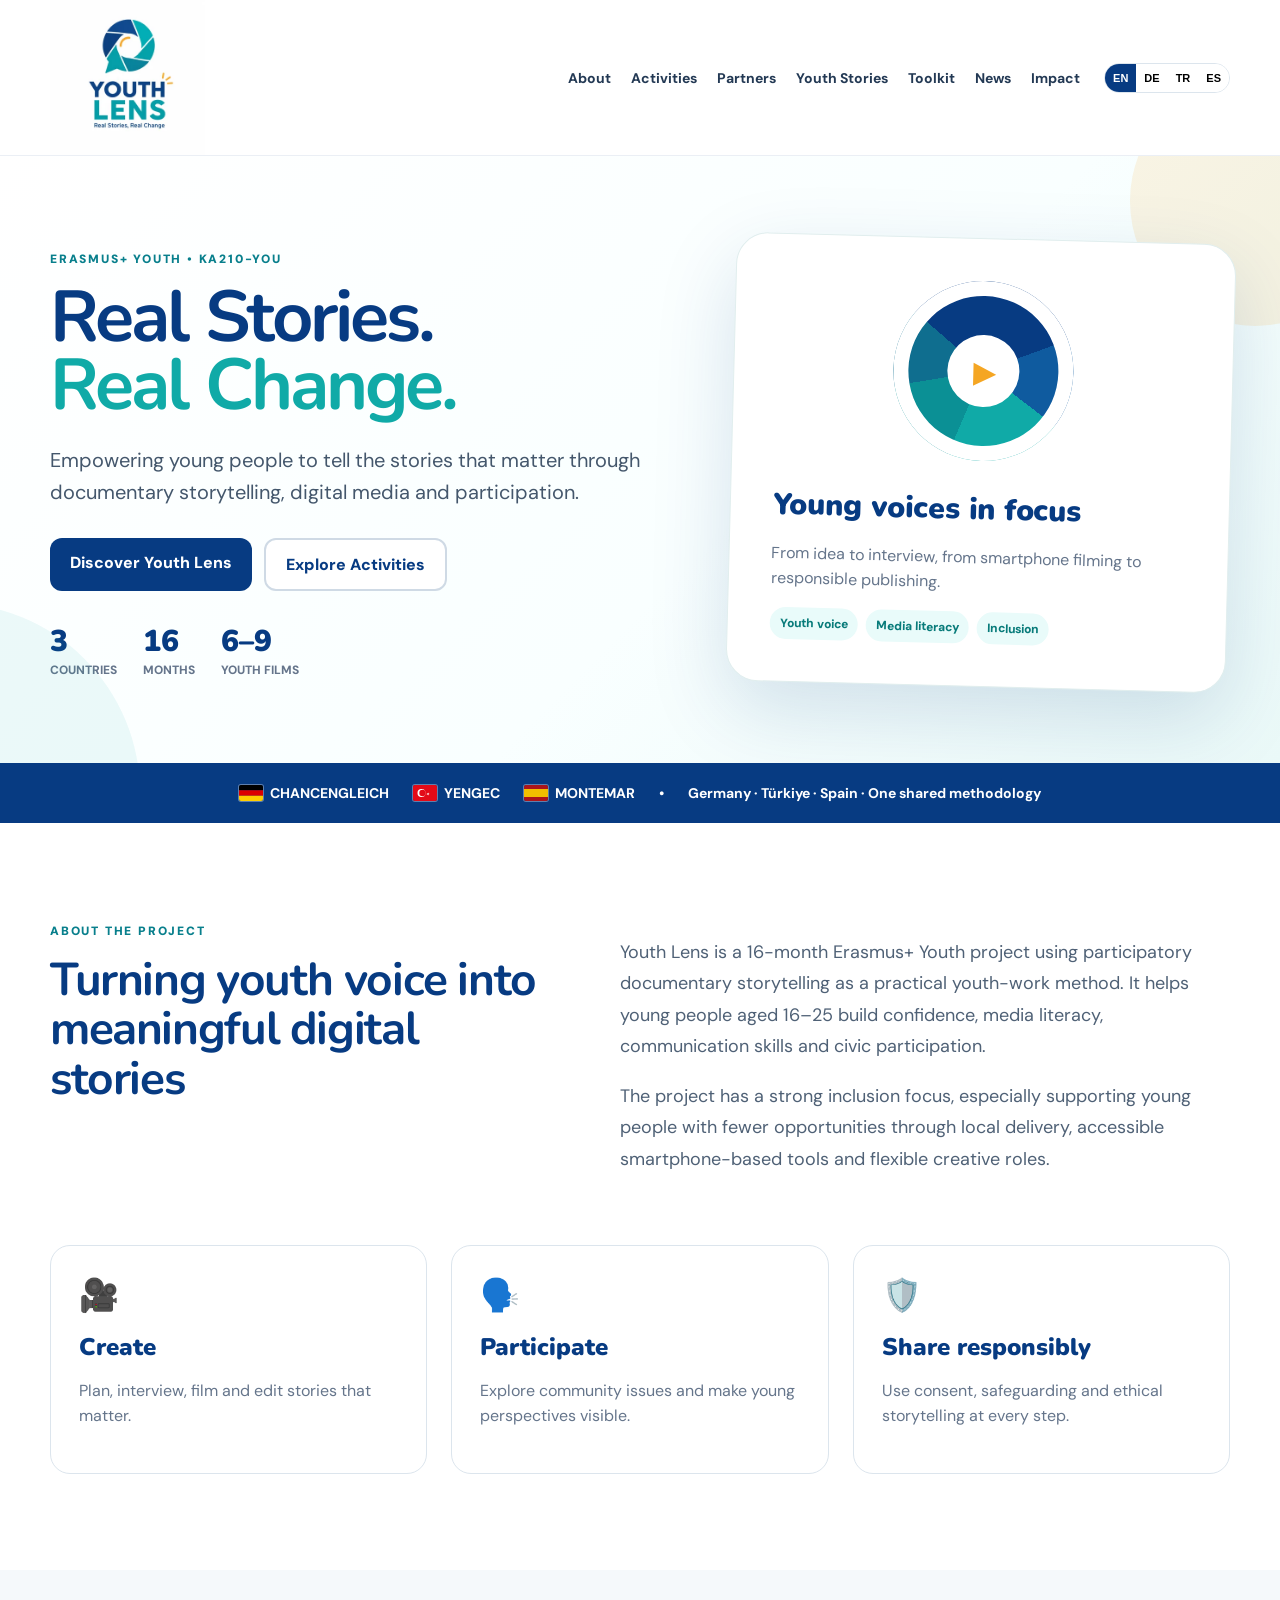
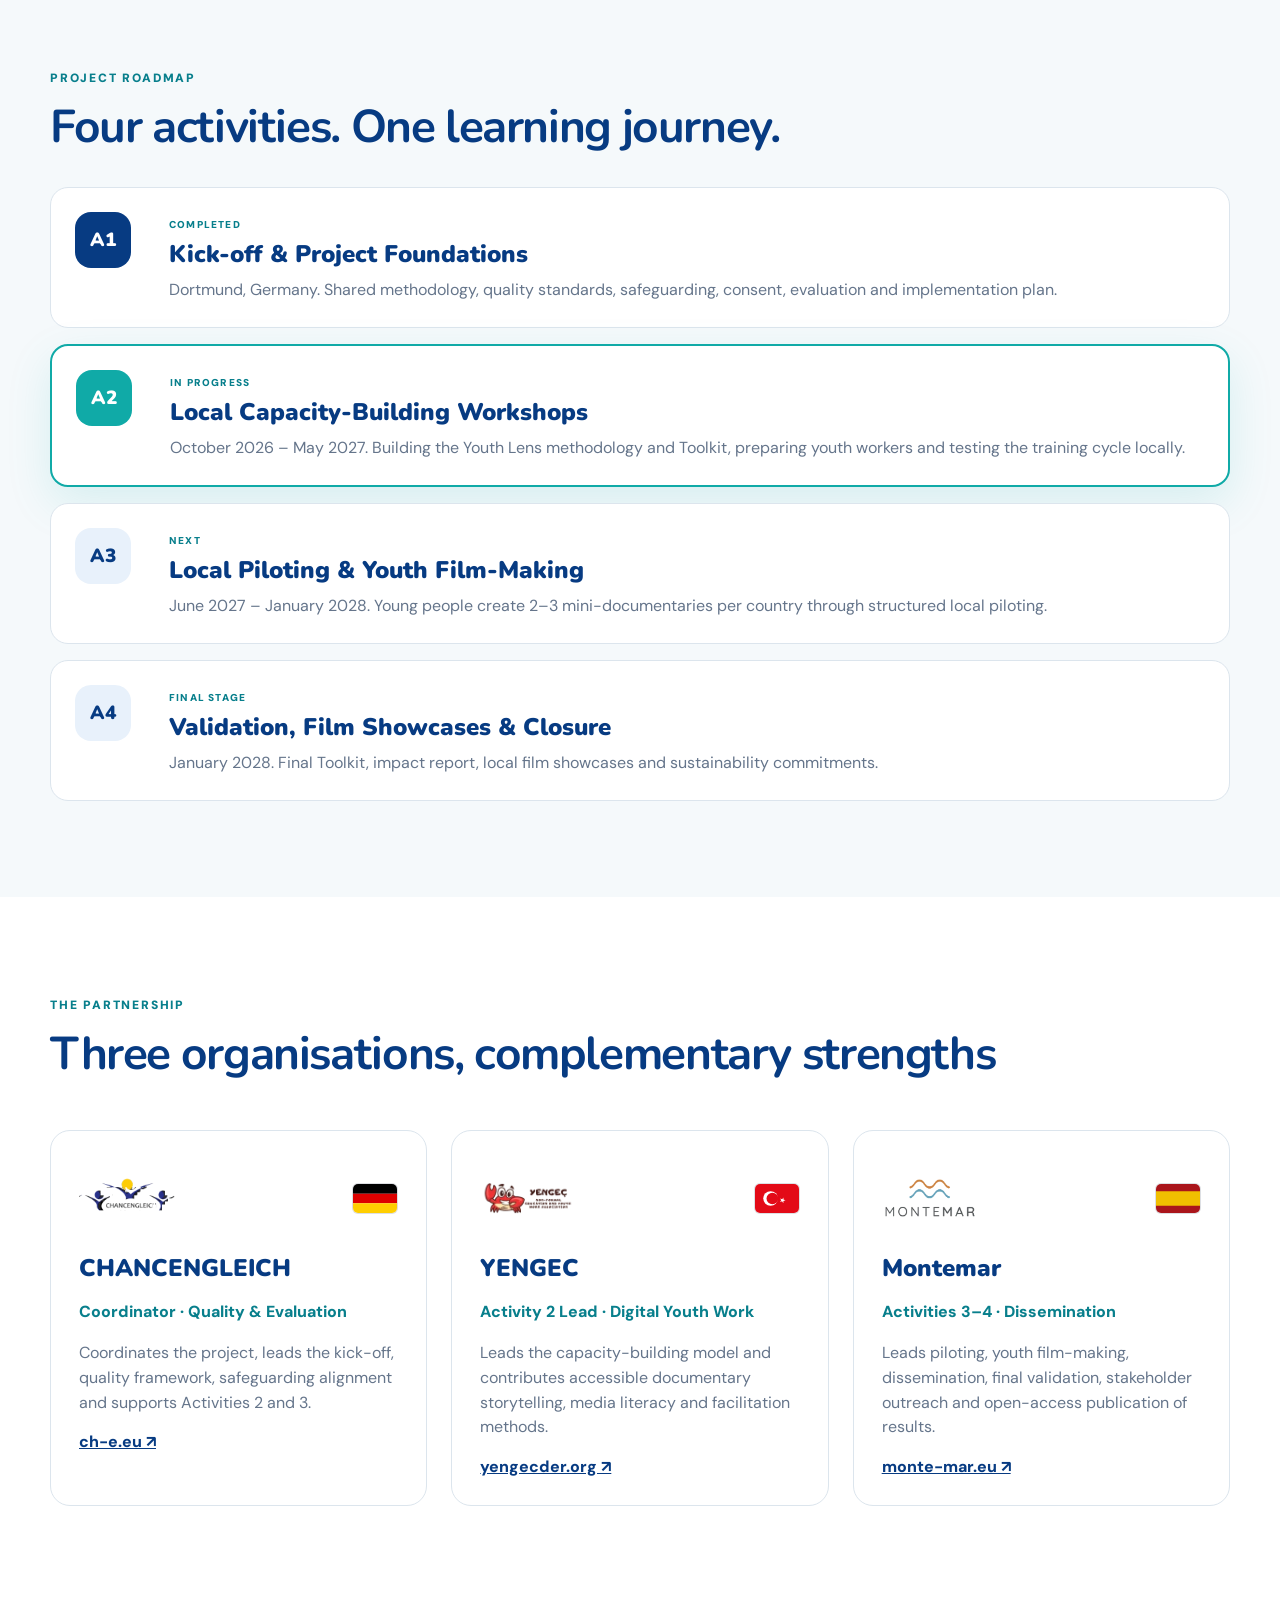
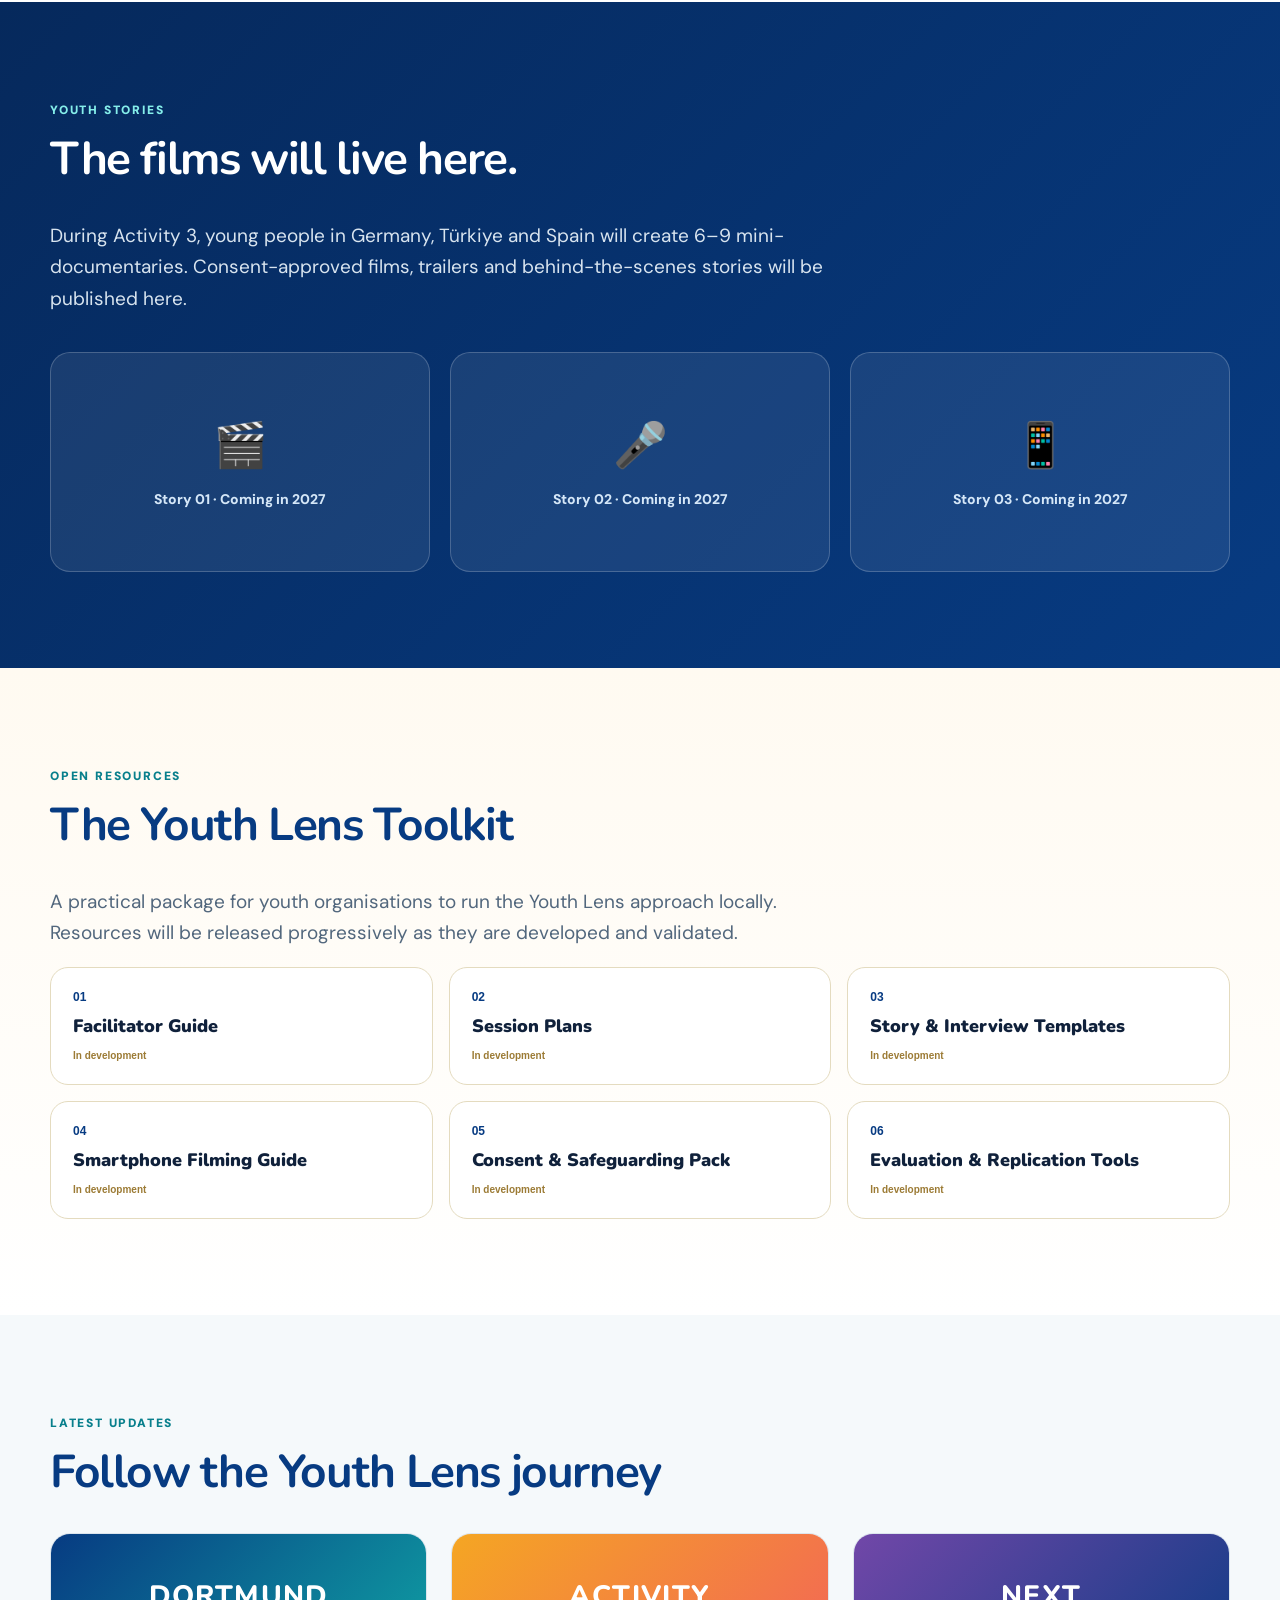
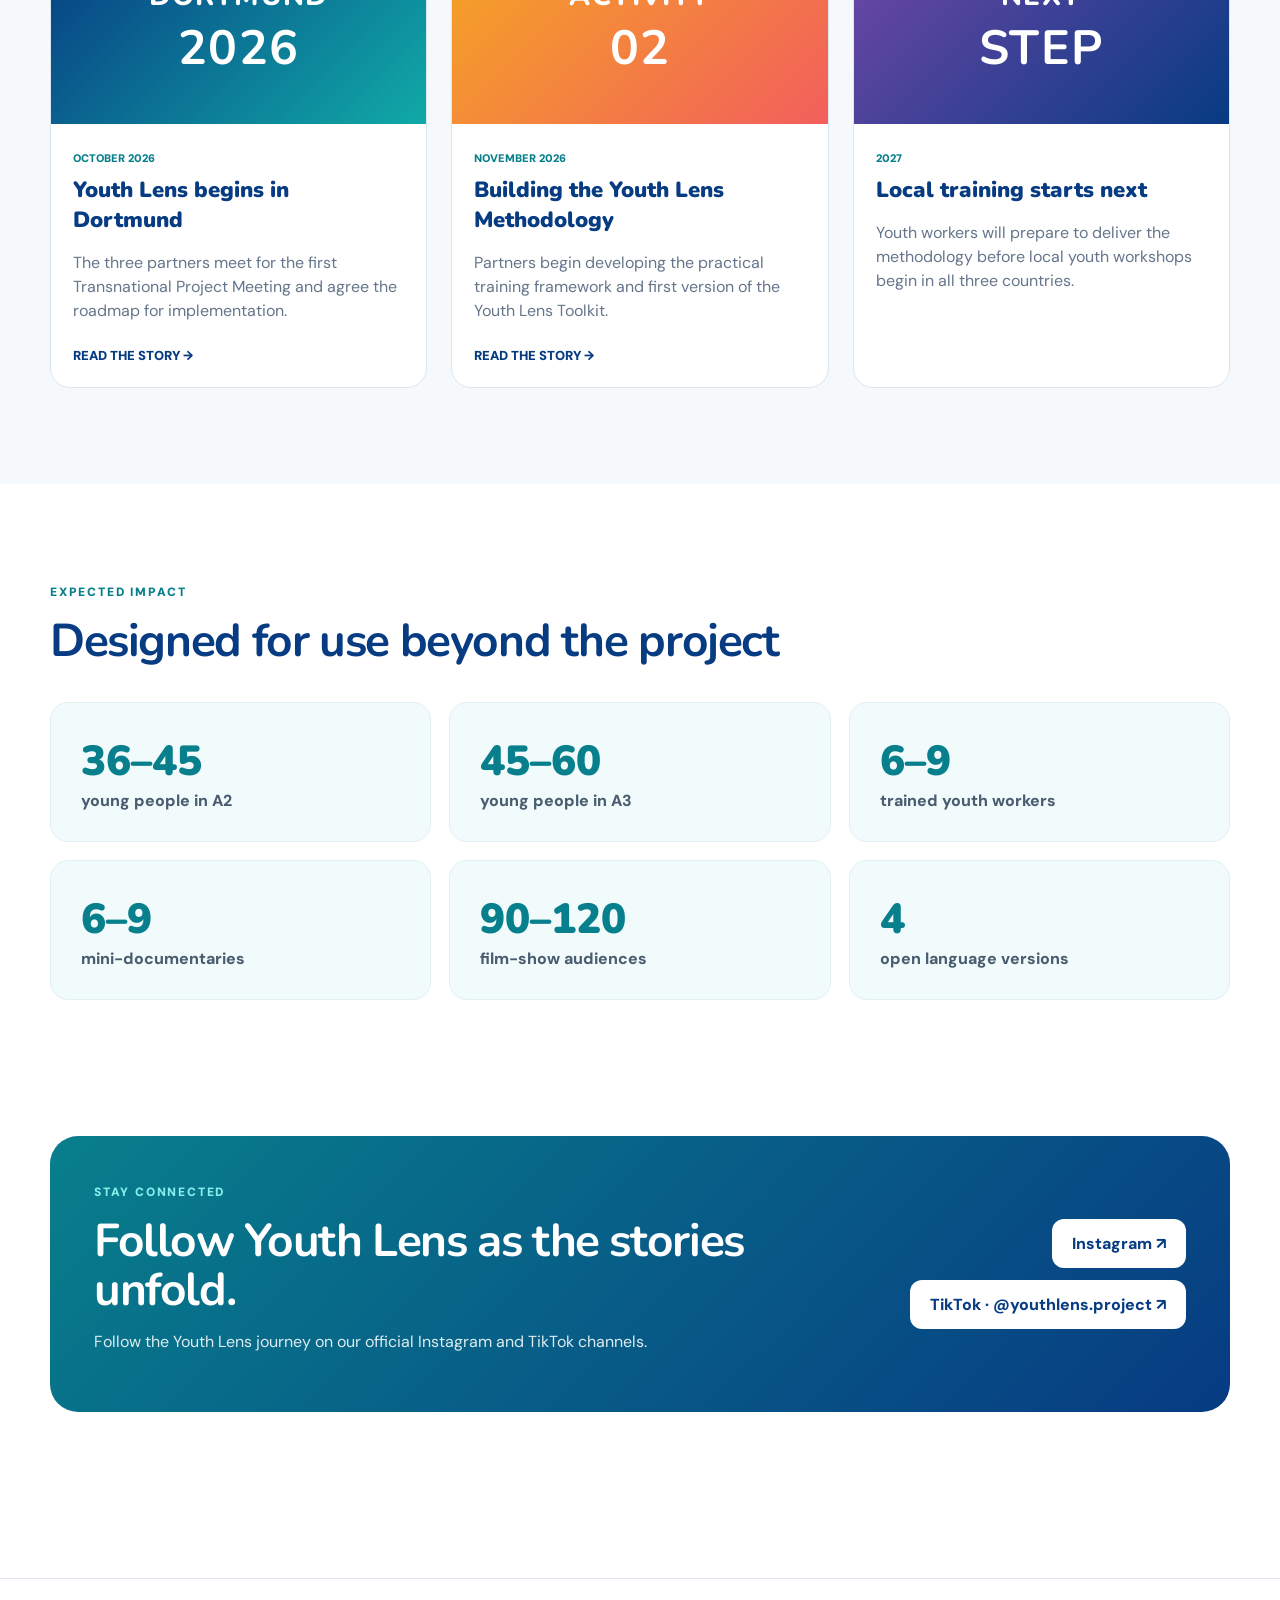
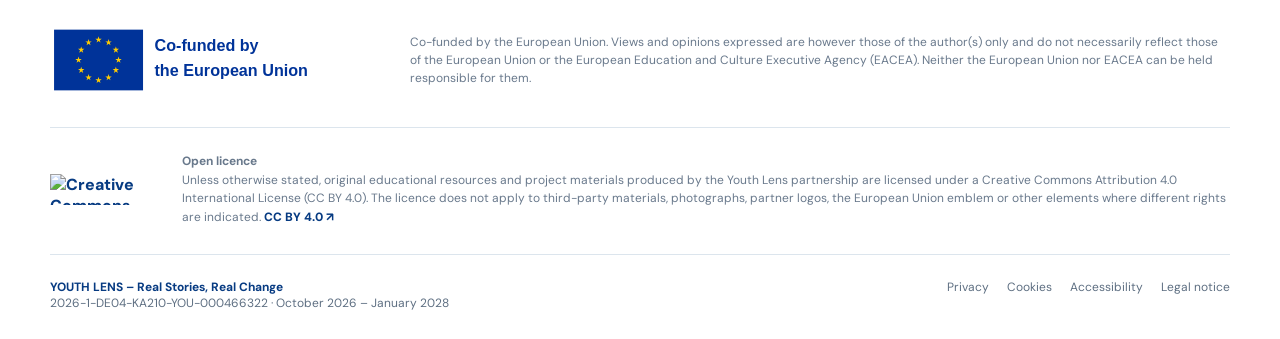
==== index.html @ 4be83b9f "Refresh redirect script on index.html" ====
<!doctype html>
<html lang="en">
<head>
  <meta charset="utf-8"/>
  <meta name="viewport" content="width=device-width, initial-scale=1"/>
  <meta name="description" content="Youth Lens – Real Stories, Real Change. Erasmus+ Youth project supporting youth voice through documentary storytelling and digital media."/>
  <title>Youth Lens – Real Stories, Real Change</title>
  <link rel="canonical" href="https://youthlensproject.com/"/>
  <meta property="og:type" content="website"/>
  <meta property="og:site_name" content="Youth Lens"/>
  <meta property="og:title" content="Youth Lens – Real Stories, Real Change"/>
  <meta property="og:description" content="Erasmus+ Youth project supporting youth voice through documentary storytelling, digital media and participation."/>
  <meta property="og:url" content="https://youthlensproject.com/"/>
  <meta property="og:image" content="https://youthlensproject.com/assets/youth-lens-logo-approved.webp"/>
  <meta name="twitter:card" content="summary_large_image"/>
  <link rel="preconnect" href="https://fonts.googleapis.com">
  <link rel="preconnect" href="https://fonts.gstatic.com" crossorigin>
  <link href="https://fonts.googleapis.com/css2?family=DM+Sans:wght@400;500;600;700&family=Nunito:wght@700;800;900&display=swap" rel="stylesheet">
  <link rel="stylesheet" href="styles.css?v=20261112-partners"/>
</head>
<body>
  <header class="site-header">
    <div class="wrap nav-wrap">
      <a class="brand" href="#home" aria-label="Youth Lens home"><img src="assets/youth-lens-logo-approved.webp" alt="Youth Lens – Real Stories, Real Change"></a>
      <button class="menu-toggle" aria-expanded="false" aria-label="Open menu">☰</button>
      <nav class="nav" aria-label="Main navigation">
        <a href="#about" data-i18n="nav.about">About</a>
        <a href="#activities" data-i18n="nav.activities">Activities</a>
        <a href="#partners" data-i18n="nav.partners">Partners</a>
        <a href="#stories" data-i18n="nav.stories">Youth Stories</a>
        <a href="#toolkit" data-i18n="nav.toolkit">Toolkit</a>
        <a href="#news" data-i18n="nav.news">News</a>
        <a href="#impact" data-i18n="nav.impact">Impact</a>
      </nav>
      <div class="lang-switch" aria-label="Language selector">
        <button data-lang="en" class="active">EN</button><button data-lang="de">DE</button><button data-lang="tr">TR</button><button data-lang="es">ES</button>
      </div>
    </div>
  </header>

  <main>
    <section id="home" class="hero">
      <div class="hero-shape shape-a"></div><div class="hero-shape shape-b"></div>
      <div class="wrap hero-grid">
        <div class="hero-copy">
          <span class="eyebrow" data-i18n="hero.eyebrow">Erasmus+ Youth • KA210-YOU</span>
          <h1><span data-i18n="hero.title1">Real Stories.</span><br><span class="teal" data-i18n="hero.title2">Real Change.</span></h1>
          <p data-i18n="hero.lead">Empowering young people to tell the stories that matter through documentary storytelling, digital media and participation.</p>
          <div class="hero-actions"><a class="btn primary" href="#about" data-i18n="hero.cta1">Discover Youth Lens</a><a class="btn ghost" href="#activities" data-i18n="hero.cta2">Explore Activities</a></div>
          <div class="mini-stats"><div><strong>3</strong><span data-i18n="hero.countries">countries</span></div><div><strong>16</strong><span data-i18n="hero.months">months</span></div><div><strong>6–9</strong><span data-i18n="hero.films">youth films</span></div></div>
        </div>
        <div class="hero-card">
          <div class="camera-ring"><div class="play">▶</div></div>
          <h3 data-i18n="hero.cardTitle">Young voices in focus</h3>
          <p data-i18n="hero.cardText">From idea to interview, from smartphone filming to responsible publishing.</p>
          <div class="tags"><span data-i18n="tags.voice">Youth voice</span><span data-i18n="tags.media">Media literacy</span><span data-i18n="tags.inclusion">Inclusion</span></div>
        </div>
      </div>
    </section>

    <section class="ticker"><div class="wrap ticker-inner"><span><img class="ticker-flag" src="assets/flags/de.svg" alt=""> CHANCENGLEICH</span><span><img class="ticker-flag" src="assets/flags/tr.svg" alt=""> YENGEC</span><span><img class="ticker-flag" src="assets/flags/es.svg" alt=""> MONTEMAR</span><strong>•</strong><span data-i18n="ticker">Germany · Türkiye · Spain · One shared methodology</span></div></section>

    <section id="about" class="section">
      <div class="wrap two-col">
        <div><span class="section-kicker" data-i18n="about.kicker">About the project</span><h2 data-i18n="about.title">Turning youth voice into meaningful digital stories</h2></div>
        <div class="prose"><p data-i18n="about.p1">Youth Lens is a 16-month Erasmus+ Youth project using participatory documentary storytelling as a practical youth-work method. It helps young people aged 16–25 build confidence, media literacy, communication skills and civic participation.</p><p data-i18n="about.p2">The project has a strong inclusion focus, especially supporting young people with fewer opportunities through local delivery, accessible smartphone-based tools and flexible creative roles.</p></div>
      </div>
      <div class="wrap cards-3">
        <article class="feature"><span>🎥</span><h3 data-i18n="about.f1t">Create</h3><p data-i18n="about.f1p">Plan, interview, film and edit stories that matter.</p></article>
        <article class="feature"><span>🗣️</span><h3 data-i18n="about.f2t">Participate</h3><p data-i18n="about.f2p">Explore community issues and make young perspectives visible.</p></article>
        <article class="feature"><span>🛡️</span><h3 data-i18n="about.f3t">Share responsibly</h3><p data-i18n="about.f3p">Use consent, safeguarding and ethical storytelling at every step.</p></article>
      </div>
    </section>

    <section id="activities" class="section alt">
      <div class="wrap"><span class="section-kicker" data-i18n="activities.kicker">Project roadmap</span><h2 data-i18n="activities.title">Four activities. One learning journey.</h2>
        <div class="timeline">
          <article class="activity done"><div class="number">A1</div><div><span class="status" data-i18n="activities.done">Completed</span><h3 data-i18n="activities.a1t">Kick-off & Project Foundations</h3><p data-i18n="activities.a1p">Dortmund, Germany. Shared methodology, quality standards, safeguarding, consent, evaluation and implementation plan.</p></div></article>
          <article class="activity current"><div class="number">A2</div><div><span class="status" data-i18n="activities.current">In progress</span><h3 data-i18n="activities.a2t">Local Capacity-Building Workshops</h3><p data-i18n="activities.a2p">October 2026 – May 2027. Building the Youth Lens methodology and Toolkit, preparing youth workers and testing the training cycle locally.</p></div></article>
          <article class="activity"><div class="number">A3</div><div><span class="status" data-i18n="activities.next">Next</span><h3 data-i18n="activities.a3t">Local Piloting & Youth Film-Making</h3><p data-i18n="activities.a3p">June 2027 – January 2028. Young people create 2–3 mini-documentaries per country through structured local piloting.</p></div></article>
          <article class="activity"><div class="number">A4</div><div><span class="status" data-i18n="activities.final">Final stage</span><h3 data-i18n="activities.a4t">Validation, Film Showcases & Closure</h3><p data-i18n="activities.a4p">January 2028. Final Toolkit, impact report, local film showcases and sustainability commitments.</p></div></article>
        </div>
      </div>
    </section>

    <section id="partners" class="section">
      <div class="wrap"><span class="section-kicker" data-i18n="partners.kicker">The partnership</span><h2 data-i18n="partners.title">Three organisations, complementary strengths</h2>
        <div class="cards-3 partner-grid">
          <article class="partner"><div class="partner-identity"><img class="partner-logo" src="assets/partners/chancengleich.webp" alt="CHANCENGLEICH logo"><div class="flag"><img src="assets/flags/de.svg" alt="Germany"></div></div><h3>CHANCENGLEICH</h3><p class="role" data-i18n="partners.deRole">Coordinator · Quality & Evaluation</p><p data-i18n="partners.deText">Coordinates the project, leads the kick-off, quality framework, safeguarding alignment and supports Activities 2 and 3.</p><a href="https://www.ch-e.eu" target="_blank" rel="noopener">ch-e.eu ↗</a></article>
          <article class="partner"><div class="partner-identity"><img class="partner-logo" src="assets/partners/yengec.webp" alt="YENGEC logo"><div class="flag"><img src="assets/flags/tr.svg" alt="Türkiye"></div></div><h3>YENGEC</h3><p class="role" data-i18n="partners.trRole">Activity 2 Lead · Digital Youth Work</p><p data-i18n="partners.trText">Leads the capacity-building model and contributes accessible documentary storytelling, media literacy and facilitation methods.</p><a href="https://yengecder.org/" target="_blank" rel="noopener">yengecder.org ↗</a></article>
          <article class="partner"><div class="partner-identity"><img class="partner-logo" src="assets/partners/montemar.webp" alt="Montemar logo"><div class="flag"><img src="assets/flags/es.svg" alt="Spain"></div></div><h3>Montemar</h3><p class="role" data-i18n="partners.esRole">Activities 3–4 · Dissemination</p><p data-i18n="partners.esText">Leads piloting, youth film-making, dissemination, final validation, stakeholder outreach and open-access publication of results.</p><a href="https://www.monte-mar.eu/" target="_blank" rel="noopener">monte-mar.eu ↗</a></article>
        </div>
      </div>
    </section>

    <section id="stories" class="section dark">
      <div class="wrap"><span class="section-kicker light" data-i18n="stories.kicker">Youth Stories</span><h2 data-i18n="stories.title">The films will live here.</h2><p class="intro" data-i18n="stories.intro">During Activity 3, young people in Germany, Türkiye and Spain will create 6–9 mini-documentaries. Consent-approved films, trailers and behind-the-scenes stories will be published here.</p>
        <div class="story-grid"><div class="story-placeholder">🎬<span data-i18n="stories.s1">Story 01 · Coming in 2027</span></div><div class="story-placeholder">🎤<span data-i18n="stories.s2">Story 02 · Coming in 2027</span></div><div class="story-placeholder">📱<span data-i18n="stories.s3">Story 03 · Coming in 2027</span></div></div>
      </div>
    </section>

    <section id="toolkit" class="section toolkit">
      <div class="wrap"><span class="section-kicker" data-i18n="toolkit.kicker">Open resources</span><h2 data-i18n="toolkit.title">The Youth Lens Toolkit</h2><p class="intro" data-i18n="toolkit.intro">A practical package for youth organisations to run the Youth Lens approach locally. Resources will be released progressively as they are developed and validated.</p>
        <div class="resource-grid">
          <button class="resource" disabled>01 <span data-i18n="toolkit.r1">Facilitator Guide</span><small data-i18n="toolkit.dev">In development</small></button>
          <button class="resource" disabled>02 <span data-i18n="toolkit.r2">Session Plans</span><small data-i18n="toolkit.dev">In development</small></button>
          <button class="resource" disabled>03 <span data-i18n="toolkit.r3">Story & Interview Templates</span><small data-i18n="toolkit.dev">In development</small></button>
          <button class="resource" disabled>04 <span data-i18n="toolkit.r4">Smartphone Filming Guide</span><small data-i18n="toolkit.dev">In development</small></button>
          <button class="resource" disabled>05 <span data-i18n="toolkit.r5">Consent & Safeguarding Pack</span><small data-i18n="toolkit.dev">In development</small></button>
          <button class="resource" disabled>06 <span data-i18n="toolkit.r6">Evaluation & Replication Tools</span><small data-i18n="toolkit.dev">In development</small></button>
        </div>
      </div>
    </section>

    <section id="news" class="section alt">
      <div class="wrap"><span class="section-kicker" data-i18n="news.kicker">Latest updates</span><h2 data-i18n="news.title">Follow the Youth Lens journey</h2>
        <div class="news-grid">
          <article class="news-card"><a class="card-link" href="news/dortmund-kickoff.html"><div class="news-art art1">DORTMUND<br><strong>2026</strong></div><div class="news-body"><span>October 2026</span><h3 data-i18n="news.n1t">Youth Lens begins in Dortmund</h3><p data-i18n="news.n1p">The three partners meet for the first Transnational Project Meeting and agree the roadmap for implementation.</p><span class="read-more" data-i18n="news.read">Read the story →</span></div></a></article>
          <article class="news-card"><a class="card-link" href="news/activity-2-methodology.html"><div class="news-art art2">ACTIVITY<br><strong>02</strong></div><div class="news-body"><span>November 2026</span><h3 data-i18n="news.n2t">Building the Youth Lens Methodology</h3><p data-i18n="news.n2p">Partners begin developing the practical training framework and first version of the Youth Lens Toolkit.</p><span class="read-more" data-i18n="news.read">Read the story →</span></div></a></article>
          <article class="news-card"><div class="news-art art3">NEXT<br><strong>STEP</strong></div><div class="news-body"><span>2027</span><h3 data-i18n="news.n3t">Local training starts next</h3><p data-i18n="news.n3p">Youth workers will prepare to deliver the methodology before local youth workshops begin in all three countries.</p></div></article>
        </div>
      </div>
    </section>

    <section id="impact" class="section">
      <div class="wrap"><span class="section-kicker" data-i18n="impact.kicker">Expected impact</span><h2 data-i18n="impact.title">Designed for use beyond the project</h2>
        <div class="impact-grid"><div><strong>36–45</strong><span data-i18n="impact.i1">young people in A2</span></div><div><strong>45–60</strong><span data-i18n="impact.i2">young people in A3</span></div><div><strong>6–9</strong><span data-i18n="impact.i3">trained youth workers</span></div><div><strong>6–9</strong><span data-i18n="impact.i4">mini-documentaries</span></div><div><strong>90–120</strong><span data-i18n="impact.i5">film-show audiences</span></div><div><strong>4</strong><span data-i18n="impact.i6">open language versions</span></div></div>
      </div>
    </section>

    <section id="contact" class="section contact-section"><div class="wrap contact-card"><div><span class="section-kicker light" data-i18n="contact.kicker">Stay connected</span><h2 data-i18n="contact.title">Follow Youth Lens as the stories unfold.</h2><p data-i18n="contact.text">Follow the Youth Lens journey on our official Instagram and TikTok channels.</p></div><div class="social-actions"><a class="btn light-btn" href="https://www.instagram.com/p/DfZXXiDN7z6/" target="_blank" rel="noopener" aria-label="Youth Lens on Instagram">Instagram ↗</a><a class="btn light-btn" href="https://www.tiktok.com/@youthlens.project" target="_blank" rel="noopener" aria-label="Youth Lens on TikTok">TikTok · @youthlens.project ↗</a></div></div></section>
  </main>

  <footer class="footer">
    <div class="wrap eu-row"><img src="assets/eu-cofunded-official.svg" alt="Co-funded by the European Union" class="eu-logo"><p data-i18n="footer.disclaimer">Co-funded by the European Union. Views and opinions expressed are however those of the author(s) only and do not necessarily reflect those of the European Union or the European Education and Culture Executive Agency (EACEA). Neither the European Union nor EACEA can be held responsible for them.</p></div>
    <div class="wrap licence-row">
      <a href="https://creativecommons.org/licenses/by/4.0/" target="_blank" rel="license noopener" aria-label="Creative Commons Attribution 4.0 International License">
        <img src="https://licensebuttons.net/l/by/4.0/88x31.png" alt="Creative Commons Attribution 4.0 International" class="cc-logo">
      </a>
      <p><strong data-i18n="footer.ccTitle">Creative Commons licence</strong><br><span data-i18n="footer.ccText">Unless otherwise stated, original educational resources and project materials produced by the Youth Lens partnership are licensed under a Creative Commons Attribution 4.0 International License (CC BY 4.0). The licence does not apply to third-party materials, photographs, partner logos, the European Union emblem or other elements where different rights are indicated.</span> <a href="https://creativecommons.org/licenses/by/4.0/" target="_blank" rel="license noopener">CC BY 4.0 ↗</a></p>
    </div>
    <div class="wrap footer-bottom"><div><strong>YOUTH LENS – Real Stories, Real Change</strong><br><span>2026-1-DE04-KA210-YOU-000466322 · October 2026 – January 2028</span></div><div class="footer-links"><a href="legal/privacy.html" data-i18n="footer.privacy">Privacy</a><a href="legal/cookies.html" data-i18n="footer.cookies">Cookies</a><a href="legal/accessibility.html" data-i18n="footer.access">Accessibility</a><a href="legal/legal-notice.html" data-i18n="footer.legal">Legal notice</a></div></div>
  </footer>
  <script src="app.js?v=20261120-wwwredirect"></script>
</body>
</html>
---- styles.css ----
:root{--navy:#073b82;--navy2:#06295c;--teal:#10aaa7;--teal2:#087f8c;--orange:#f5a623;--cream:#fff8e8;--ink:#10213b;--muted:#65758b;--line:#dce5ed;--soft:#f5f9fb;--white:#fff;--max:1180px}*{box-sizing:border-box}html{scroll-behavior:smooth}body{margin:0;font-family:'DM Sans',Arial,sans-serif;color:var(--ink);background:#fff}a{color:inherit}.wrap{width:min(var(--max),calc(100% - 40px));margin:auto}.site-header{position:sticky;top:0;z-index:50;background:rgba(255,255,255,.95);backdrop-filter:blur(15px);border-bottom:1px solid rgba(7,59,130,.08)}.nav-wrap{min-height:84px;display:flex;align-items:center;gap:24px}.brand img{width:155px;display:block}.nav{display:flex;gap:20px;margin-left:auto}.nav a{text-decoration:none;font-size:14px;font-weight:700;color:#233954}.nav a:hover{color:var(--teal)}.lang-switch{display:flex;border:1px solid var(--line);border-radius:999px;overflow:hidden}.lang-switch button{border:0;background:white;font-weight:800;font-size:11px;padding:8px 8px;cursor:pointer}.lang-switch button.active{background:var(--navy);color:#fff}.menu-toggle{display:none;margin-left:auto;background:none;border:0;font-size:24px}.hero{position:relative;overflow:hidden;padding:82px 0 76px;background:linear-gradient(135deg,#fff 0%,#f9ffff 58%,#eaf9f8 100%)}.hero-grid{display:grid;grid-template-columns:1.1fr .9fr;gap:70px;align-items:center}.eyebrow,.section-kicker{display:inline-block;text-transform:uppercase;letter-spacing:.15em;font-size:12px;font-weight:900;color:var(--teal2);margin-bottom:16px}.hero h1,.section h2{font-family:'Nunito',sans-serif}.hero h1{font-size:72px;line-height:.95;margin:0 0 24px;color:var(--navy);letter-spacing:-.04em}.hero .teal{color:var(--teal)}.hero-copy>p{font-size:20px;line-height:1.6;max-width:680px;color:#44576c}.hero-actions{display:flex;gap:12px;margin:30px 0}.btn{display:inline-block;text-decoration:none;padding:14px 20px;border-radius:12px;font-weight:800}.btn.primary{background:var(--navy);color:#fff}.btn.primary:hover{background:var(--teal2)}.btn.ghost{border:2px solid #cfdae5;color:var(--navy);background:#fff}.mini-stats{display:flex;gap:26px;margin-top:30px}.mini-stats div{display:grid}.mini-stats strong{font:900 30px 'Nunito',sans-serif;color:var(--navy)}.mini-stats span{font-size:12px;color:var(--muted);text-transform:uppercase;font-weight:800}.hero-card{position:relative;background:#fff;border-radius:32px;padding:42px;box-shadow:0 28px 80px rgba(7,59,130,.15);border:1px solid #e1eeee;transform:rotate(1.5deg)}.camera-ring{width:180px;height:180px;border-radius:50%;margin:0 auto 28px;background:conic-gradient(var(--navy) 0 19%,#0f5b9f 19% 35%,var(--teal) 35% 56%,#0b9095 56% 72%,#0f6e8f 72% 86%,var(--navy) 86%);display:grid;place-items:center;box-shadow:inset 0 0 0 15px white}.play{width:72px;height:72px;border-radius:50%;background:white;display:grid;place-items:center;color:var(--orange);font-size:30px;padding-left:4px}.hero-card h3{font:900 30px 'Nunito',sans-serif;color:var(--navy);margin:0 0 10px}.hero-card p{line-height:1.55;color:var(--muted)}.tags{display:flex;gap:8px;flex-wrap:wrap}.tags span{background:#e9fbfa;color:#087b7a;border-radius:999px;padding:8px 10px;font-size:12px;font-weight:800}.shape-a,.shape-b{position:absolute;border-radius:50%}.shape-a{width:250px;height:250px;background:var(--orange);opacity:.12;right:-100px;top:-80px}.shape-b{width:380px;height:380px;background:var(--teal);opacity:.07;left:-240px;bottom:-220px}.ticker{background:var(--navy);color:#fff}.ticker-inner{min-height:60px;display:flex;align-items:center;justify-content:center;gap:24px;flex-wrap:wrap;font-weight:700;font-size:14px}.section{padding:96px 0}.section.alt{background:var(--soft)}.section h2{font-size:46px;line-height:1.08;letter-spacing:-.03em;color:var(--navy);margin:0 0 36px}.two-col{display:grid;grid-template-columns:.9fr 1.1fr;gap:70px}.prose{font-size:18px;line-height:1.75;color:#4f6176}.cards-3{display:grid;grid-template-columns:repeat(3,1fr);gap:24px;margin-top:52px}.feature,.partner{border:1px solid var(--line);border-radius:20px;padding:28px;background:#fff}.feature>span{font-size:32px}.feature h3,.partner h3{font:900 24px 'Nunito',sans-serif;color:var(--navy);margin:15px 0 8px}.feature p,.partner p{color:var(--muted);line-height:1.55}.timeline{display:grid;gap:16px}.activity{display:grid;grid-template-columns:76px 1fr;gap:18px;padding:24px;border-radius:18px;background:#fff;border:1px solid var(--line);position:relative}.activity.current{border:2px solid var(--teal);box-shadow:0 16px 45px rgba(16,170,167,.13)}.number{width:56px;height:56px;border-radius:16px;display:grid;place-items:center;background:#e8f1fb;color:var(--navy);font:900 19px 'Nunito',sans-serif}.current .number{background:var(--teal);color:#fff}.done .number{background:var(--navy);color:#fff}.status{text-transform:uppercase;letter-spacing:.12em;color:var(--teal2);font-weight:900;font-size:10px}.activity h3{font:900 24px 'Nunito',sans-serif;margin:5px 0 8px;color:var(--navy)}.activity p{margin:0;color:var(--muted);line-height:1.55}.partner-identity{min-height:78px;display:flex;align-items:center;justify-content:space-between;gap:18px;margin-bottom:4px}.partner-logo{display:block;width:96px;height:64px;object-fit:contain;object-position:left center}.partner .flag{display:flex;align-items:center;justify-content:center;width:46px;height:32px}.partner .flag img{display:block;width:44px;height:29px;object-fit:cover;border-radius:5px;box-shadow:0 0 0 1px rgba(16,33,59,.14)}.ticker-inner span{display:inline-flex;align-items:center;gap:7px}.ticker-flag{display:inline-block;width:24px;height:16px;object-fit:cover;border-radius:2px;box-shadow:0 0 0 1px rgba(255,255,255,.35)}.partner .role{font-weight:800;color:var(--teal2)}.partner a{font-weight:800;color:var(--navy)}.dark{background:linear-gradient(135deg,var(--navy2),var(--navy));color:#fff}.section-kicker.light{color:#85eeea}.dark h2{color:#fff}.intro{font-size:19px;line-height:1.65;max-width:780px;color:#52677d}.dark .intro{color:#d8e4ef}.story-grid{display:grid;grid-template-columns:repeat(3,1fr);gap:20px;margin-top:38px}.story-placeholder{min-height:220px;border:1px solid rgba(255,255,255,.2);border-radius:20px;background:rgba(255,255,255,.08);display:grid;place-items:center;align-content:center;gap:16px;font-size:44px}.story-placeholder span{font-size:14px;font-weight:800;color:#d5e7f8}.toolkit{background:linear-gradient(180deg,#fffaf1,#fff)}.resource-grid{display:grid;grid-template-columns:repeat(3,1fr);gap:16px}.resource{border:1px solid #e4dbbf;background:#fff;border-radius:18px;padding:22px;text-align:left;color:var(--navy);font-size:12px;font-weight:900}.resource span{display:block;font:900 18px 'Nunito',sans-serif;margin:10px 0;color:var(--ink)}.resource small{color:#9c7b35}.news-grid{display:grid;grid-template-columns:repeat(3,1fr);gap:24px}.news-card{background:#fff;border:1px solid var(--line);border-radius:20px;overflow:hidden}.news-art{height:190px;display:flex;flex-direction:column;align-items:center;justify-content:center;color:#fff;font:800 28px 'Nunito',sans-serif;letter-spacing:.05em}.news-art strong{font-size:48px}.art1{background:linear-gradient(135deg,var(--navy),var(--teal))}.art2{background:linear-gradient(135deg,var(--orange),#f25f5c)}.art3{background:linear-gradient(135deg,#7147a8,var(--navy))}.news-body{padding:22px}.news-body>span{font-size:11px;color:var(--teal2);font-weight:900;text-transform:uppercase}.news-body h3{font:900 22px 'Nunito',sans-serif;color:var(--navy);margin:8px 0}.news-body p{color:var(--muted);line-height:1.5}.impact-grid{display:grid;grid-template-columns:repeat(3,1fr);gap:18px}.impact-grid div{padding:30px;border-radius:18px;background:#f2fbfb;border:1px solid #dff1f0;display:grid}.impact-grid strong{font:900 42px 'Nunito',sans-serif;color:var(--teal2)}.impact-grid span{font-weight:800;color:#4a5c70}.contact-section{padding-top:40px}.contact-card{border-radius:28px;background:linear-gradient(135deg,var(--teal2),var(--navy));color:#fff;padding:44px;display:flex;align-items:center;justify-content:space-between;gap:30px}.contact-card h2{color:#fff;margin-bottom:12px}.contact-card p{max-width:700px;color:#ddecf1}.light-btn{background:white;color:var(--navy);white-space:nowrap}.footer{margin-top:70px;padding:42px 0 28px;border-top:1px solid var(--line)}.eu-row{display:grid;grid-template-columns:320px 1fr;gap:40px;align-items:center}.eu-logo{width:100%;max-width:320px}.eu-row p{font-size:12px;line-height:1.5;color:#69798c}.footer-bottom{border-top:1px solid var(--line);margin-top:28px;padding-top:24px;display:flex;justify-content:space-between;gap:20px;color:#5e6f82;font-size:12px}.footer-bottom strong{color:var(--navy)}.footer-links{display:flex;gap:18px}.footer-links a{text-decoration:none}.news-card a.card-link{display:block;text-decoration:none;height:100%}.news-card:hover{transform:translateY(-3px);box-shadow:0 16px 42px rgba(7,59,130,.12);transition:.2s ease}.news-card .read-more{display:inline-block;margin-top:8px;color:var(--navy);font-weight:900;font-size:13px}.activity .activity-link{display:inline-block;margin-top:12px;color:var(--navy);font-weight:900;text-decoration:none}.activity .activity-link:hover,.read-more:hover{text-decoration:underline}.page-hero{padding:74px 0 58px;background:linear-gradient(135deg,#fff 0%,#f3fbfb 100%);border-bottom:1px solid var(--line)}.page-hero h1{font-size:56px;line-height:1.02;color:var(--navy);margin:0 0 18px;letter-spacing:-.04em}.page-hero p{max-width:780px;font-size:19px;line-height:1.65;color:#52677d}.breadcrumbs{font-size:12px;font-weight:800;color:var(--teal2);margin-bottom:18px}.breadcrumbs a{text-decoration:none}.article-wrap{width:min(880px,calc(100% - 40px));margin:auto}.article{padding:62px 0 90px}.article h2{color:var(--navy);font-size:32px;margin-top:42px}.article h3{color:var(--navy);font-size:22px;margin-top:30px}.article p,.article li{font-size:17px;line-height:1.75;color:#46596f}.article ul{padding-left:22px}.article-image{width:100%;border-radius:24px;border:1px solid var(--line);box-shadow:0 18px 50px rgba(7,59,130,.10);margin:20px 0 38px}.article-meta{display:flex;flex-wrap:wrap;gap:10px;margin:0 0 28px}.article-meta span{background:#e9fbfa;color:#087b7a;border-radius:999px;padding:8px 12px;font-weight:800;font-size:12px}.callout{background:#f2fbfb;border:1px solid #d9efee;border-radius:18px;padding:24px;margin:28px 0}.callout strong{color:var(--navy)}.module-grid{display:grid;grid-template-columns:repeat(2,1fr);gap:18px;margin:30px 0}.module{border:1px solid var(--line);background:#fff;border-radius:18px;padding:22px}.module .module-no{display:inline-grid;place-items:center;width:34px;height:34px;border-radius:10px;background:var(--navy);color:white;font-weight:900;margin-bottom:8px}.module h3{margin:5px 0 8px;font-size:20px}.module p{margin:0;font-size:15px;line-height:1.55}.licence-row{margin-top:28px;padding-top:24px;border-top:1px solid var(--line);display:grid;grid-template-columns:110px 1fr;gap:22px;align-items:center}.cc-badge{width:88px;height:31px;object-fit:contain}.licence-row p{font-size:12px;line-height:1.55;color:#69798c;margin:0}.licence-row a{font-weight:800;color:var(--navy)}.footer-links a:hover{color:var(--teal2)}.legal-section{padding:58px 0 80px}.legal-section h2{color:var(--navy);margin-top:34px}.legal-section p,.legal-section li{line-height:1.7;color:#4d6176}.legal-section .note{background:#fff8e8;border:1px solid #f2dfb4;border-radius:16px;padding:18px}.site-note{font-size:12px;color:#607387;margin-top:12px}.lang-switch button:focus,.menu-toggle:focus,.btn:focus,a:focus{outline:3px solid rgba(245,166,35,.45);outline-offset:3px}@media(max-width:960px){.nav{display:none;position:absolute;top:84px;left:0;right:0;background:#fff;padding:20px 30px;border-bottom:1px solid var(--line);flex-direction:column}.nav.open{display:flex}.menu-toggle{display:block}.lang-switch{margin-left:0}.hero-grid,.two-col{grid-template-columns:1fr}.hero h1{font-size:58px}.cards-3,.story-grid,.resource-grid,.news-grid,.impact-grid{grid-template-columns:1fr 1fr}.hero-card{transform:none}.eu-row{grid-template-columns:1fr}.eu-logo{max-width:290px}}@media(max-width:640px){.wrap{width:min(100% - 28px,var(--max))}.nav-wrap{gap:10px}.brand img{width:120px}.lang-switch button{padding:7px 6px}.hero{padding-top:54px}.hero h1{font-size:46px}.hero-copy>p{font-size:17px}.hero-actions,.mini-stats{flex-wrap:wrap}.section{padding:68px 0}.section h2{font-size:36px}.cards-3,.story-grid,.resource-grid,.news-grid,.impact-grid{grid-template-columns:1fr}.activity{grid-template-columns:58px 1fr}.ticker-inner{padding:12px 0}.contact-card,.footer-bottom{flex-direction:column;align-items:flex-start}.eu-row{gap:18px}.page-hero h1{font-size:42px}.module-grid{grid-template-columns:1fr}.licence-row{grid-template-columns:1fr}.article-wrap{width:min(100% - 28px,880px)}}
.cc-logo{width:88px;height:31px;display:block}

.licence-row{border-top:1px solid var(--line);margin-top:28px;padding-top:24px;display:grid;grid-template-columns:110px 1fr;gap:22px;align-items:center}.cc-logo{width:88px;height:31px;display:block}.licence-row p{font-size:12px;line-height:1.55;color:#69798c;margin:0}.licence-row a{font-weight:800;color:var(--navy);text-decoration:none}.licence-row a:hover{text-decoration:underline}@media(max-width:640px){.licence-row{grid-template-columns:1fr;gap:12px}}
.social-actions{display:flex;gap:12px;flex-wrap:wrap;justify-content:flex-end}.social-actions .btn{min-width:130px;text-align:center}.eu-logo{display:block;height:auto;background:transparent}@media(max-width:640px){.social-actions{justify-content:flex-start}}
.kickoff-hero{margin:30px 0 44px}
.kickoff-hero a{display:block}
.kickoff-hero img{display:block;width:100%;height:auto!important;max-height:none!important;object-fit:contain!important;aspect-ratio:auto!important;border-radius:24px;box-shadow:0 18px 50px rgba(7,59,130,.12)}
.kickoff-hero figcaption,.photo-gallery figcaption{font-size:12px;line-height:1.45;color:var(--muted);margin-top:9px}
.kickoff-gallery{margin:48px 0}
.kickoff-gallery>h2{margin-bottom:22px}
.photo-gallery{display:grid;grid-template-columns:repeat(2,minmax(0,1fr));gap:22px;align-items:start}
.photo-gallery figure{margin:0;min-width:0}
.photo-gallery a{display:block}
.photo-gallery img{display:block;width:100%;height:auto!important;max-width:100%;max-height:none!important;object-fit:contain!important;aspect-ratio:auto!important;border-radius:18px;border:1px solid var(--line);box-shadow:0 10px 30px rgba(7,59,130,.08);background:#fff}
.kickoff-list{display:grid;gap:9px;padding-left:22px}
.article-lead{font-size:20px!important;color:#30475f!important;font-weight:600}
@media(max-width:640px){.photo-gallery{grid-template-columns:1fr}.kickoff-hero{margin:24px 0 34px}}
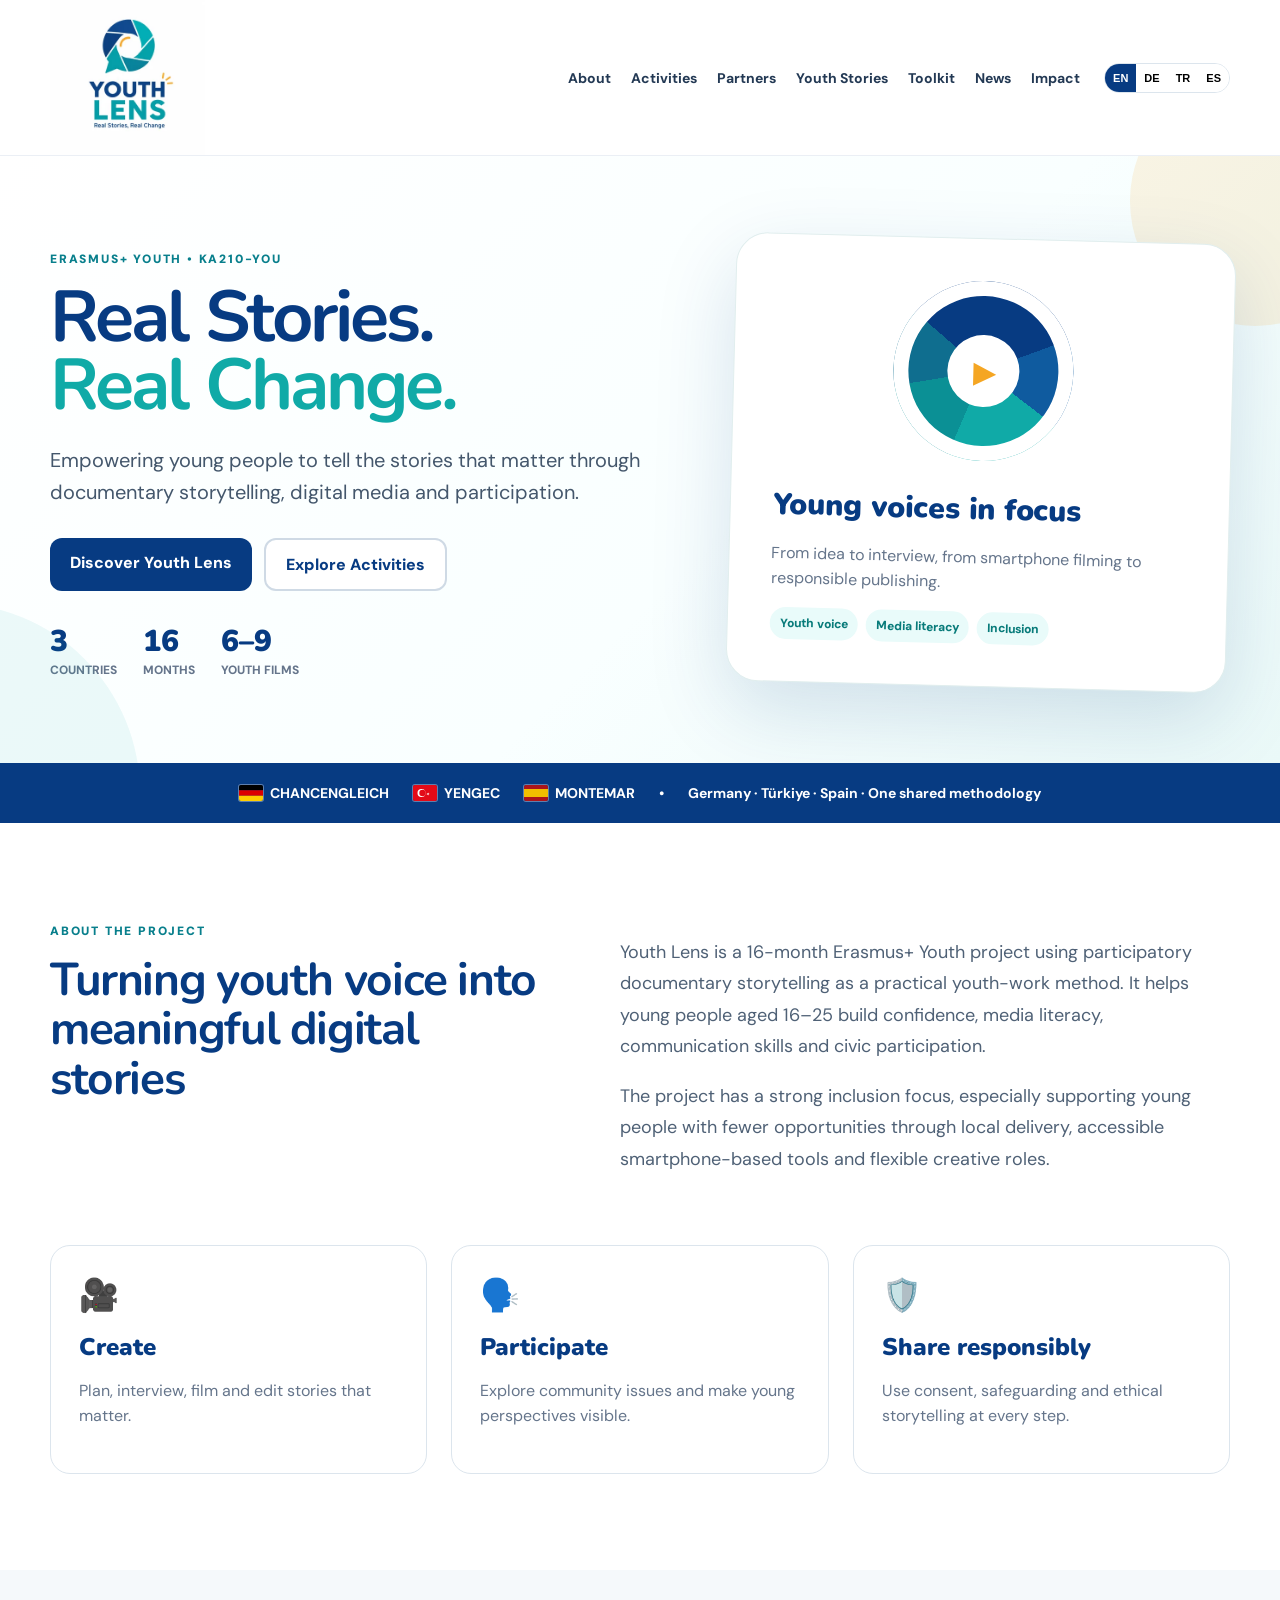
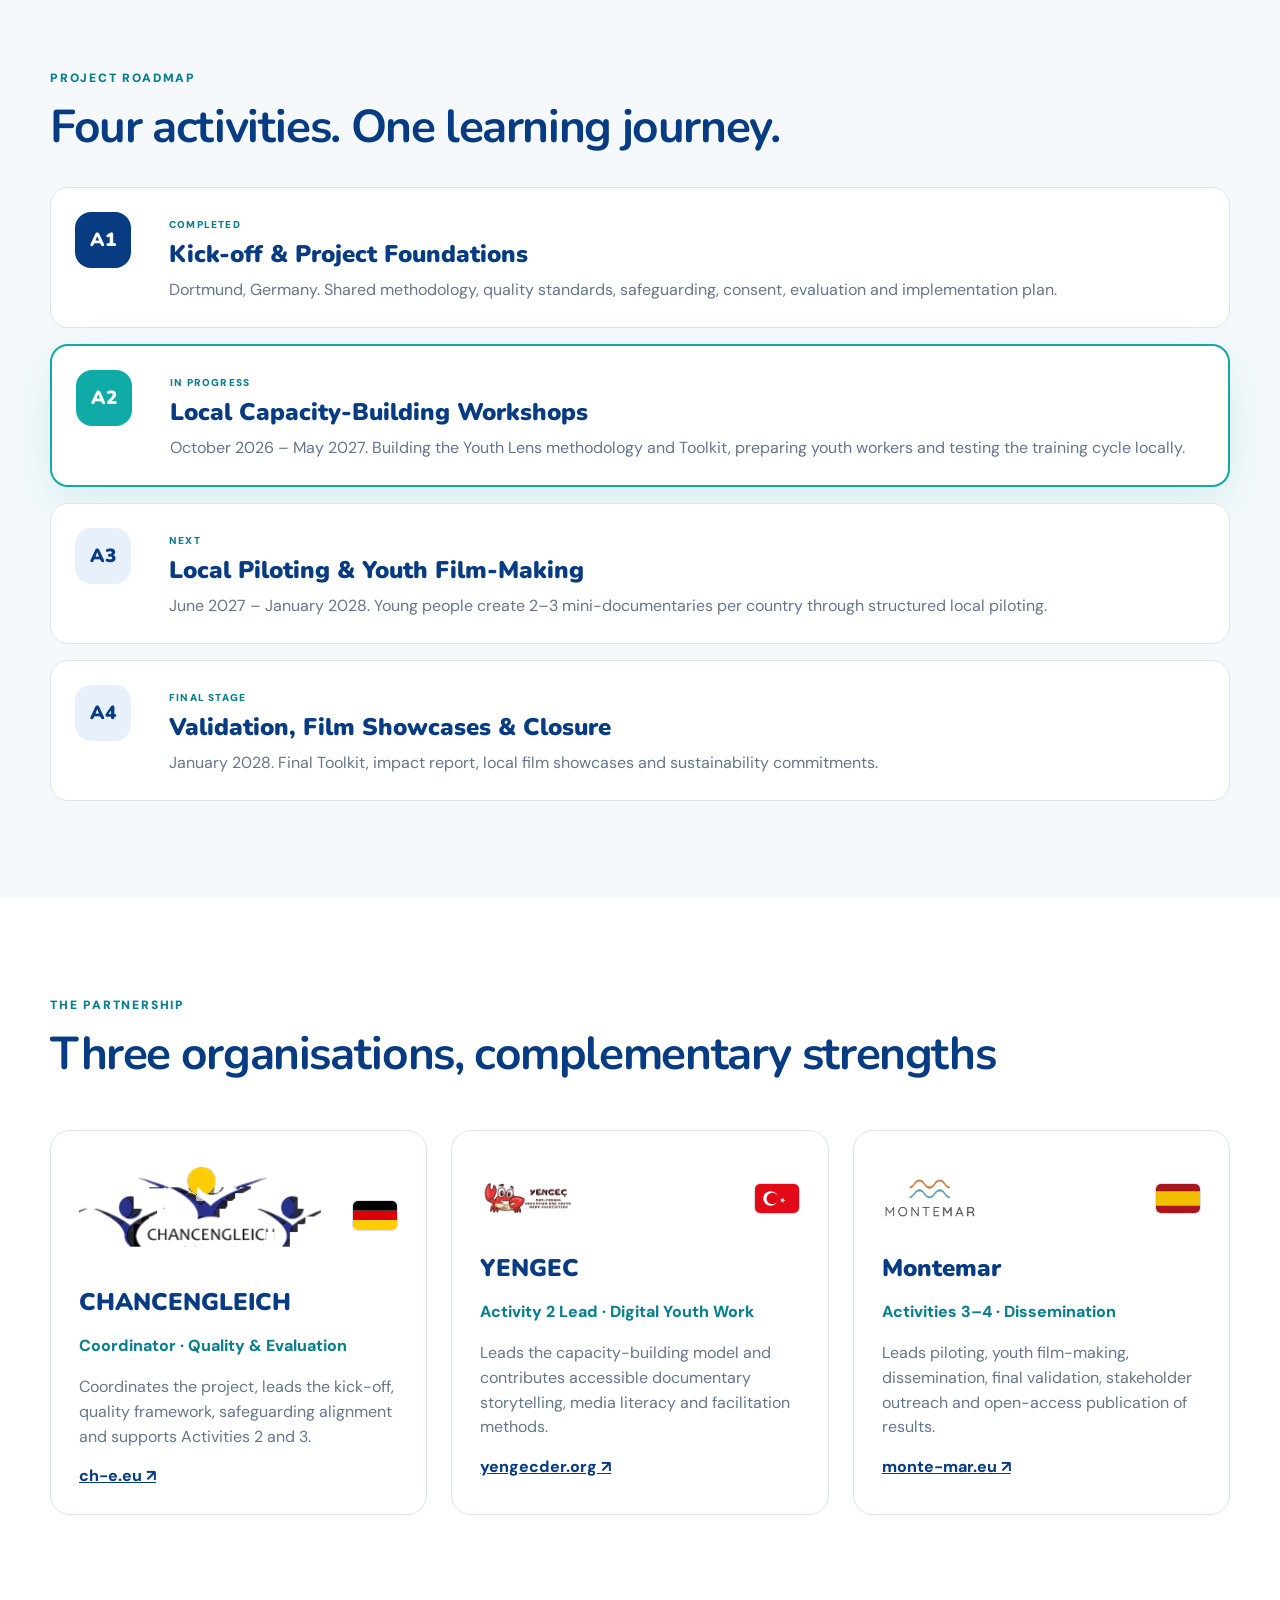
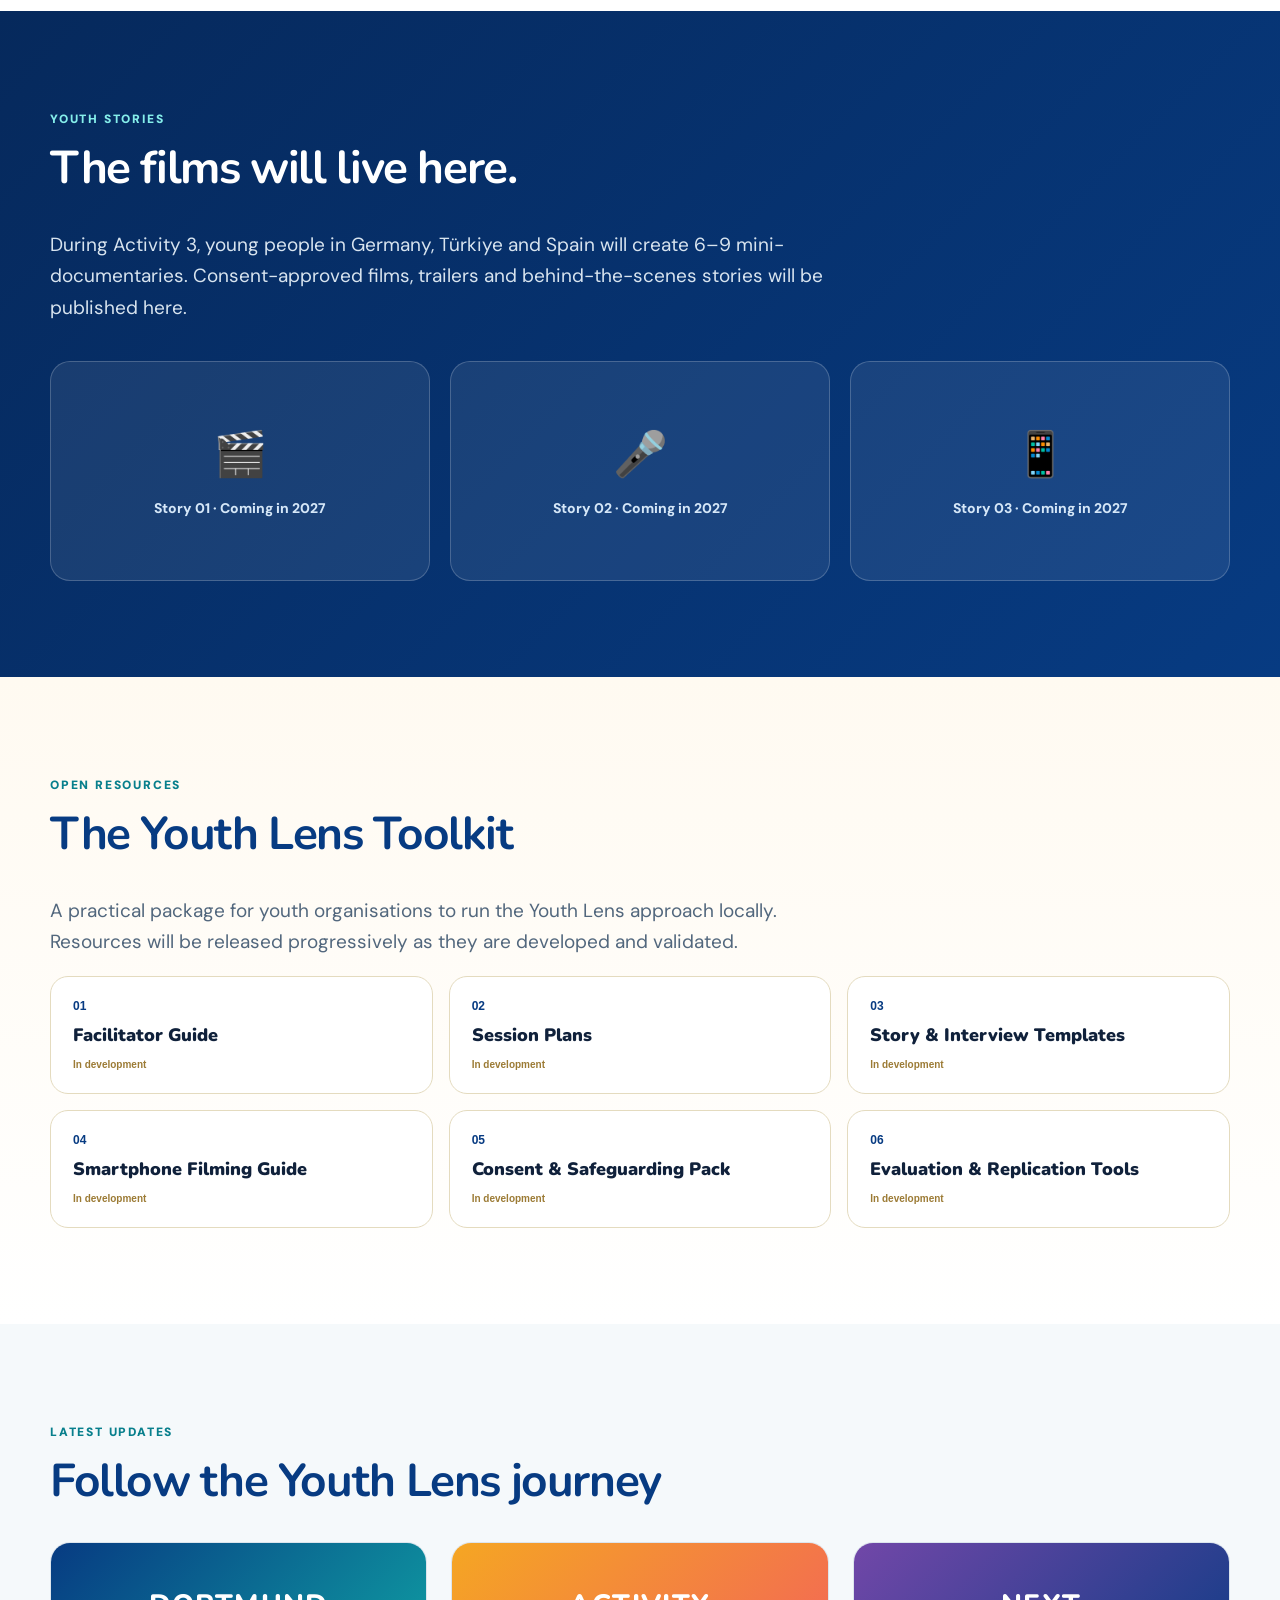
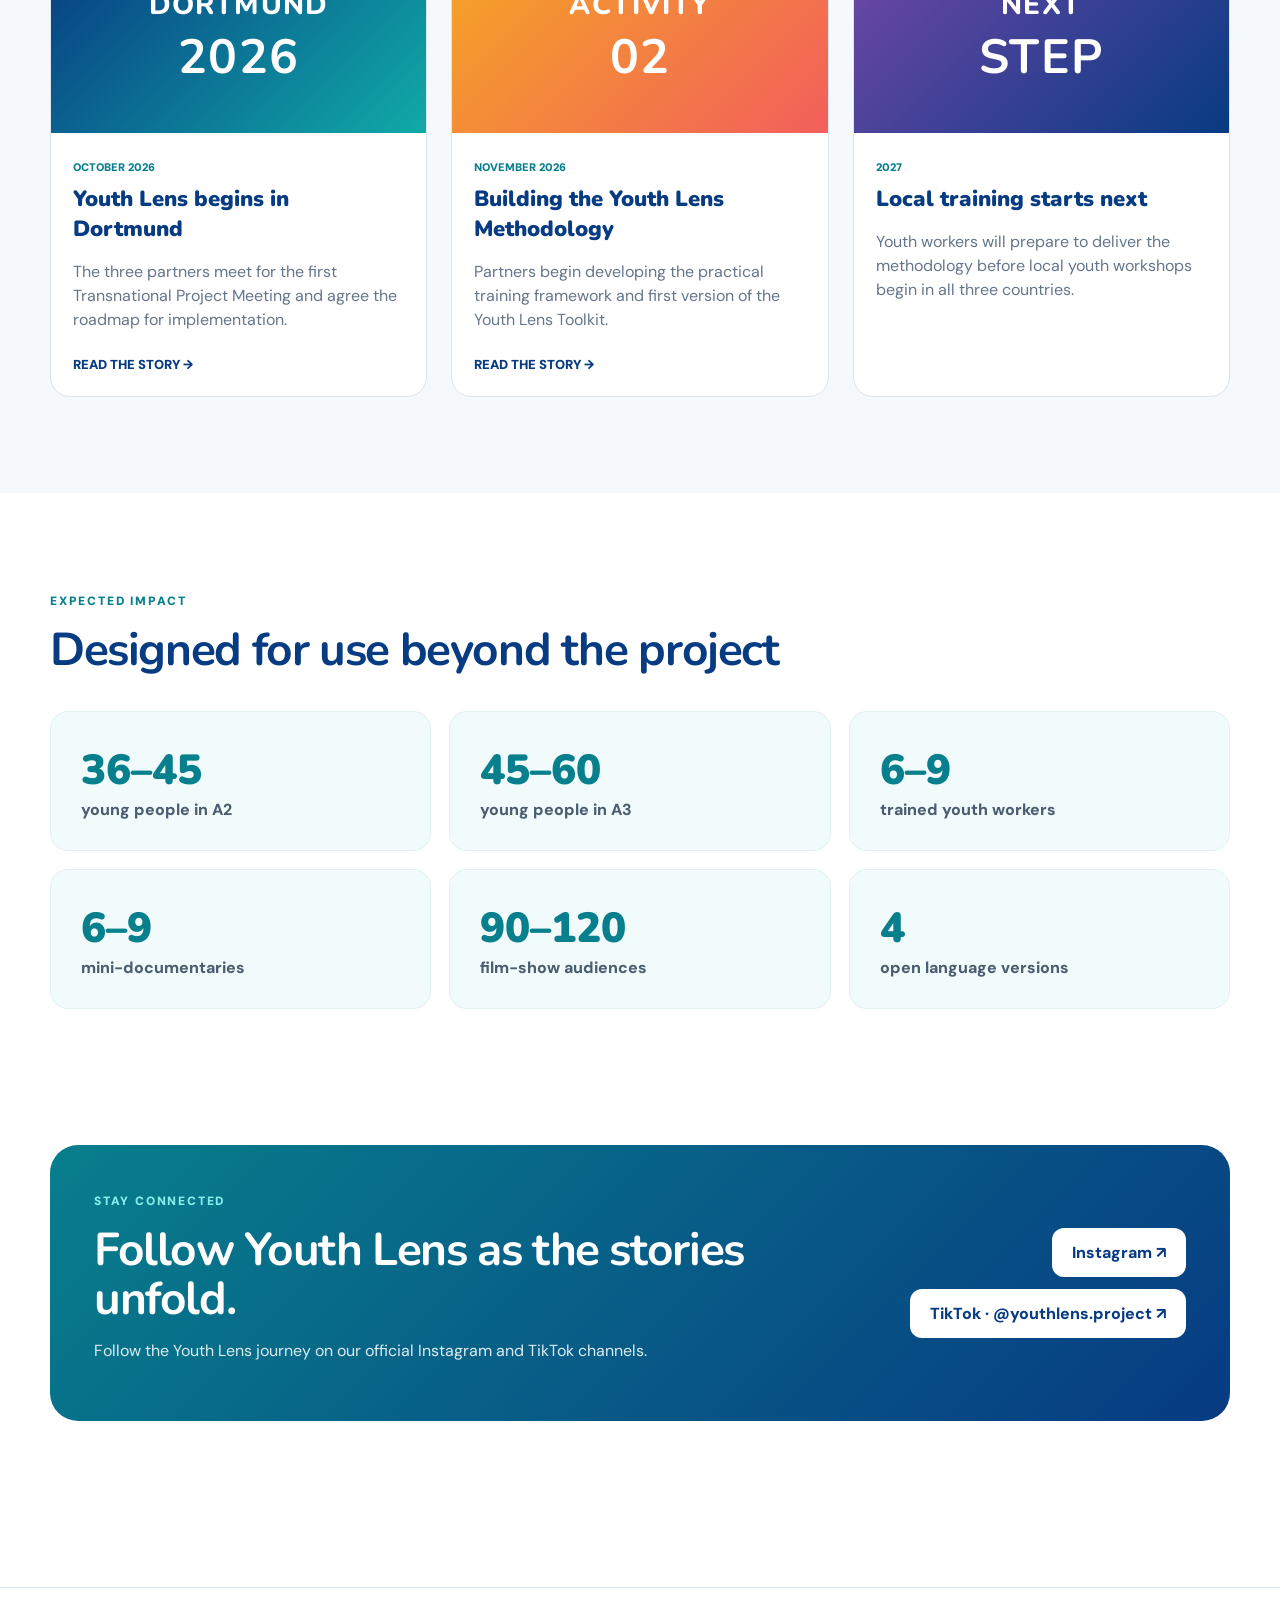
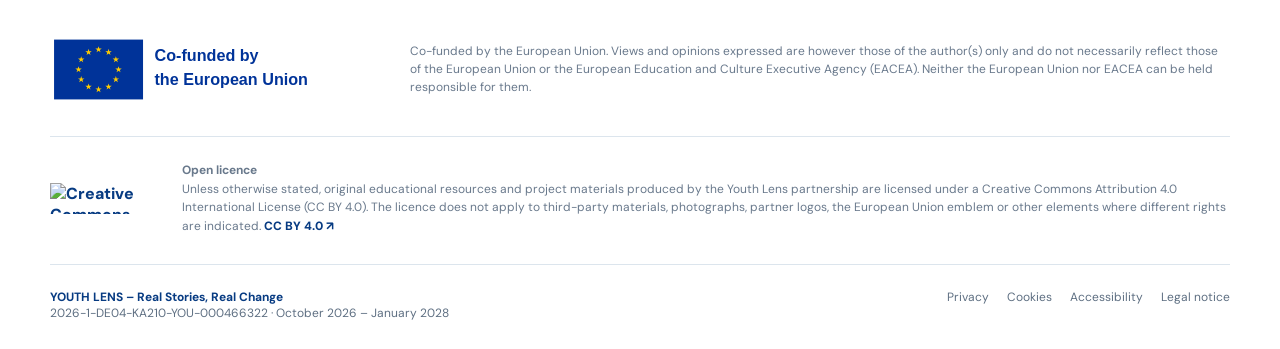
==== commit 091a5013: "Use CHANCENGLEICH official logo from partner website and bust cache" ====
--- a/index.html
+++ b/index.html
@@ -16,7 +16,7 @@
   <link rel="preconnect" href="https://fonts.googleapis.com">
   <link rel="preconnect" href="https://fonts.gstatic.com" crossorigin>
   <link href="https://fonts.googleapis.com/css2?family=DM+Sans:wght@400;500;600;700&family=Nunito:wght@700;800;900&display=swap" rel="stylesheet">
-  <link rel="stylesheet" href="styles.css?v=20261112-partners"/>
+  <link rel="stylesheet" href="styles.css?v=20261120-official-chancengleich"/>
 </head>
 <body>
   <header class="site-header">
@@ -86,7 +86,7 @@
     <section id="partners" class="section">
       <div class="wrap"><span class="section-kicker" data-i18n="partners.kicker">The partnership</span><h2 data-i18n="partners.title">Three organisations, complementary strengths</h2>
         <div class="cards-3 partner-grid">
-          <article class="partner"><div class="partner-identity"><img class="partner-logo" src="assets/partners/chancengleich.webp" alt="CHANCENGLEICH logo"><div class="flag"><img src="assets/flags/de.svg" alt="Germany"></div></div><h3>CHANCENGLEICH</h3><p class="role" data-i18n="partners.deRole">Coordinator · Quality & Evaluation</p><p data-i18n="partners.deText">Coordinates the project, leads the kick-off, quality framework, safeguarding alignment and supports Activities 2 and 3.</p><a href="https://www.ch-e.eu" target="_blank" rel="noopener">ch-e.eu ↗</a></article>
+          <article class="partner"><div class="partner-identity"><img class="partner-logo partner-logo--germany" src="https://www.ch-e.eu/files/theme/logo.png" alt="CHANCENGLEICH in Europa e.V. official logo" width="250" height="110" referrerpolicy="no-referrer" onerror="this.onerror=null;this.src='assets/partners/chancengleich.webp'"><div class="flag"><img src="assets/flags/de.svg" alt="Germany"></div></div><h3>CHANCENGLEICH</h3><p class="role" data-i18n="partners.deRole">Coordinator · Quality & Evaluation</p><p data-i18n="partners.deText">Coordinates the project, leads the kick-off, quality framework, safeguarding alignment and supports Activities 2 and 3.</p><a href="https://www.ch-e.eu" target="_blank" rel="noopener">ch-e.eu ↗</a></article>
           <article class="partner"><div class="partner-identity"><img class="partner-logo" src="assets/partners/yengec.webp" alt="YENGEC logo"><div class="flag"><img src="assets/flags/tr.svg" alt="Türkiye"></div></div><h3>YENGEC</h3><p class="role" data-i18n="partners.trRole">Activity 2 Lead · Digital Youth Work</p><p data-i18n="partners.trText">Leads the capacity-building model and contributes accessible documentary storytelling, media literacy and facilitation methods.</p><a href="https://yengecder.org/" target="_blank" rel="noopener">yengecder.org ↗</a></article>
           <article class="partner"><div class="partner-identity"><img class="partner-logo" src="assets/partners/montemar.webp" alt="Montemar logo"><div class="flag"><img src="assets/flags/es.svg" alt="Spain"></div></div><h3>Montemar</h3><p class="role" data-i18n="partners.esRole">Activities 3–4 · Dissemination</p><p data-i18n="partners.esText">Leads piloting, youth film-making, dissemination, final validation, stakeholder outreach and open-access publication of results.</p><a href="https://www.monte-mar.eu/" target="_blank" rel="noopener">monte-mar.eu ↗</a></article>
         </div>
@@ -141,6 +141,6 @@
     </div>
     <div class="wrap footer-bottom"><div><strong>YOUTH LENS – Real Stories, Real Change</strong><br><span>2026-1-DE04-KA210-YOU-000466322 · October 2026 – January 2028</span></div><div class="footer-links"><a href="legal/privacy.html" data-i18n="footer.privacy">Privacy</a><a href="legal/cookies.html" data-i18n="footer.cookies">Cookies</a><a href="legal/accessibility.html" data-i18n="footer.access">Accessibility</a><a href="legal/legal-notice.html" data-i18n="footer.legal">Legal notice</a></div></div>
   </footer>
-  <script src="app.js?v=20261120-wwwredirect"></script>
+  <script src="app.js"></script>
 </body>
 </html>
--- a/styles.css
+++ b/styles.css
@@ -16,3 +16,17 @@
 .kickoff-list{display:grid;gap:9px;padding-left:22px}
 .article-lead{font-size:20px!important;color:#30475f!important;font-weight:600}
 @media(max-width:640px){.photo-gallery{grid-template-columns:1fr}.kickoff-hero{margin:24px 0 34px}}
+
+/* Official CHANCENGLEICH emblem and wordmark: full height, no cropping or stretching. */
+.partner-grid .partner-logo--germany{
+  display:block;
+  width:min(244px,calc(100% - 64px));
+  height:auto;
+  max-height:110px;
+  aspect-ratio:25 / 11;
+  min-width:0;
+  object-fit:contain;
+  object-position:left center;
+  flex-shrink:1;
+}
+.partner-grid .partner:has(.partner-logo--germany) .partner-identity{min-height:112px}
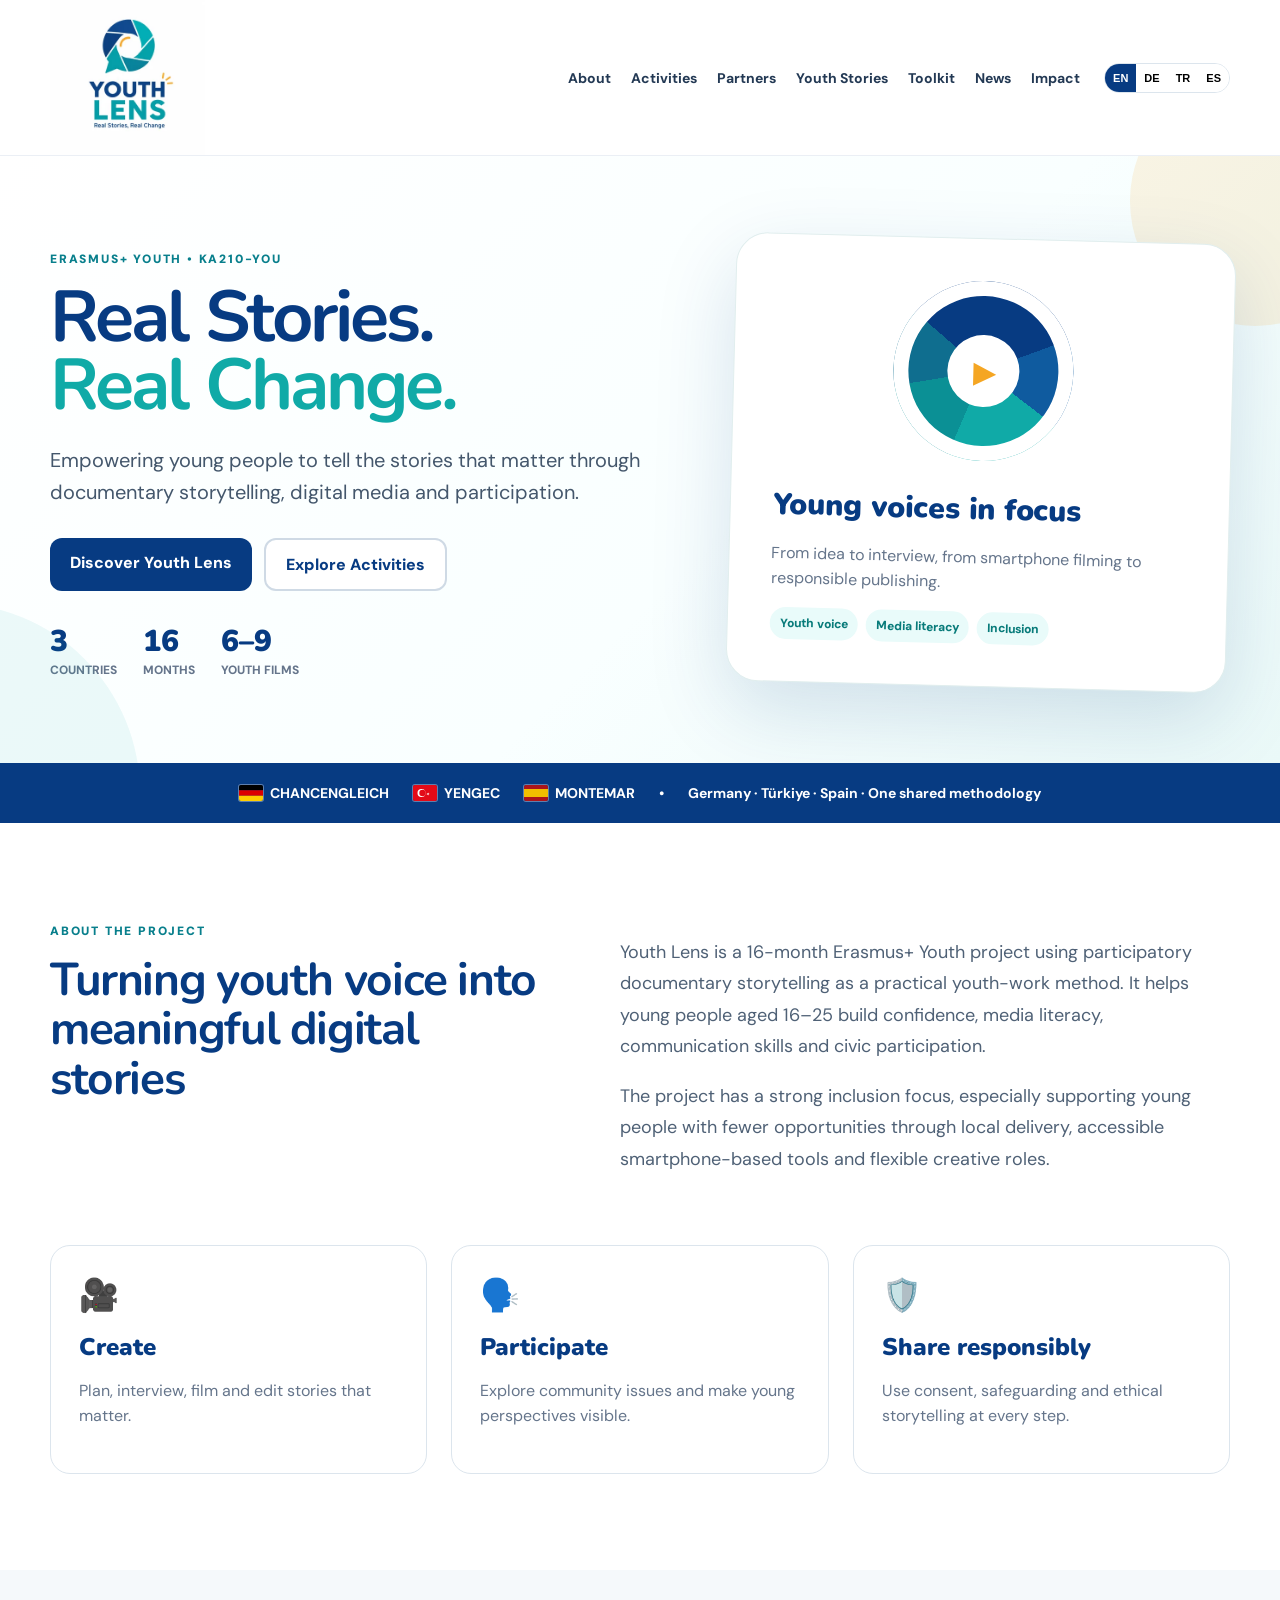
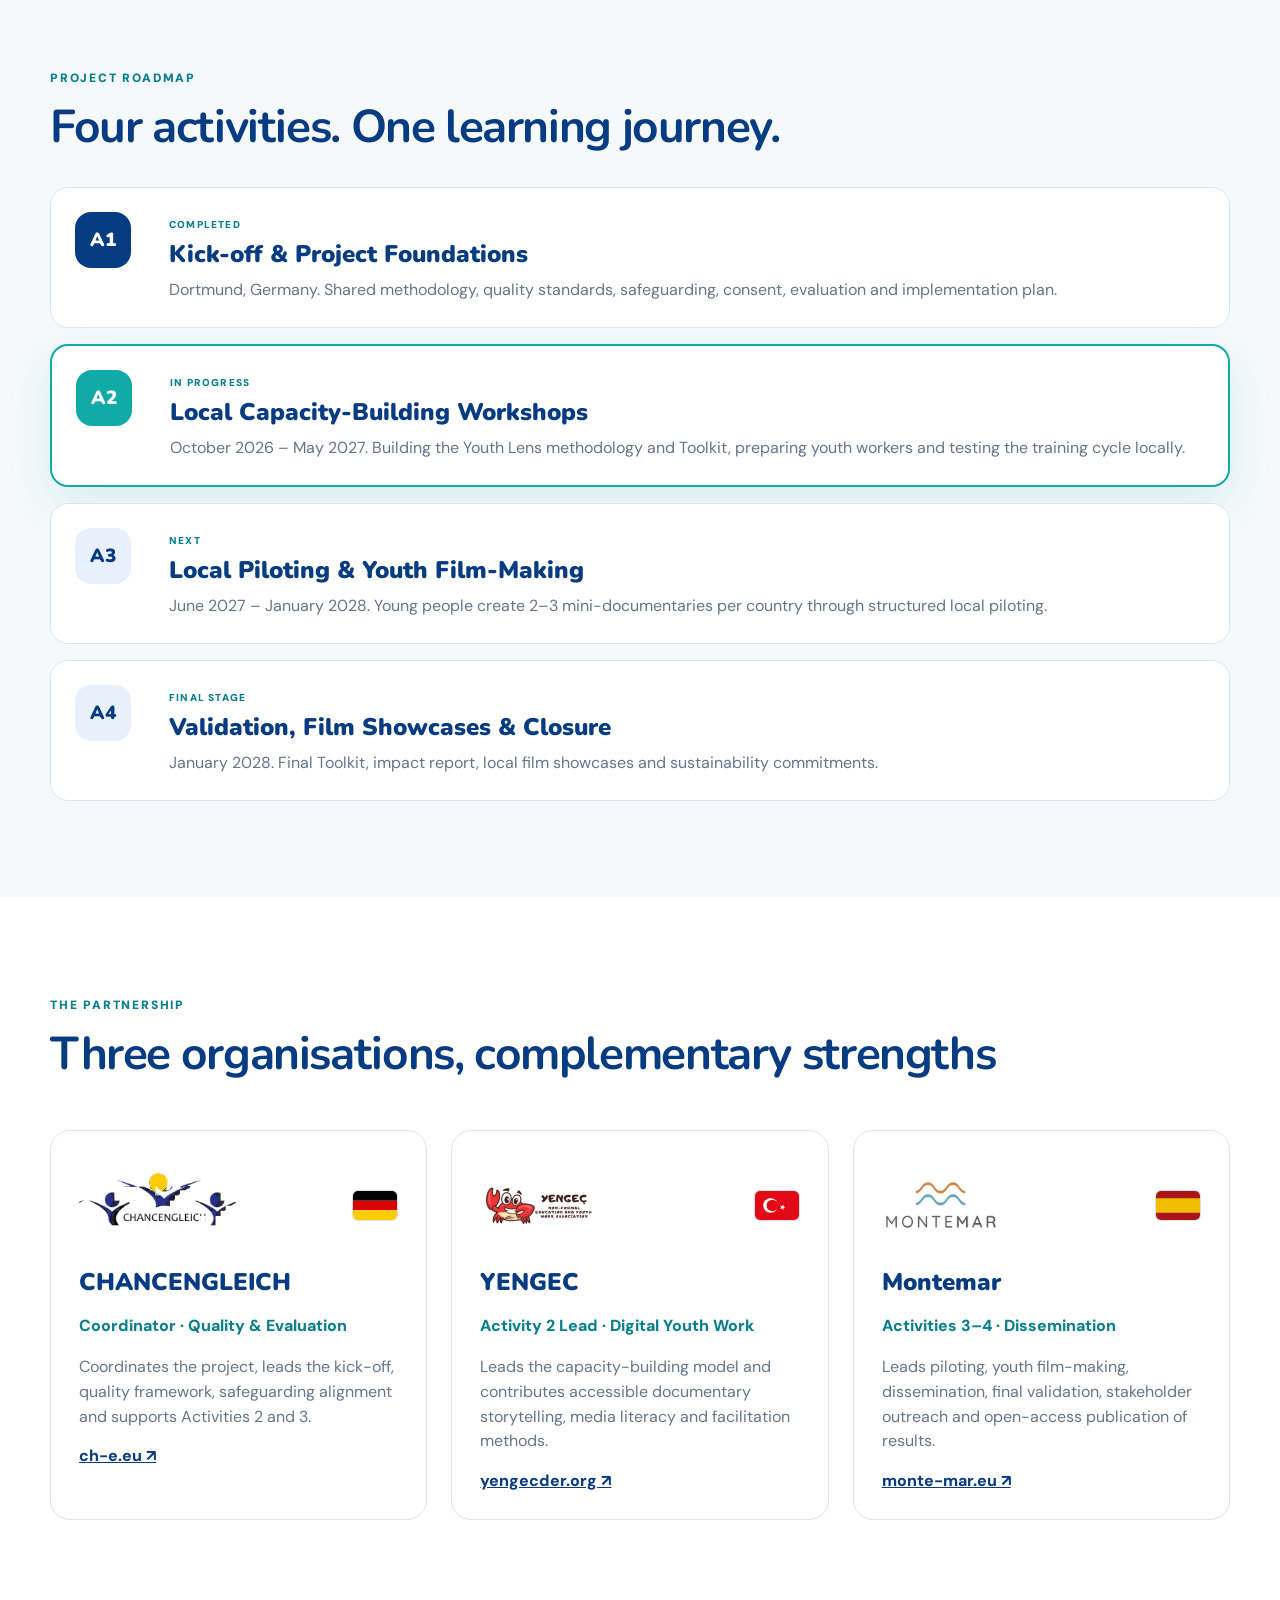
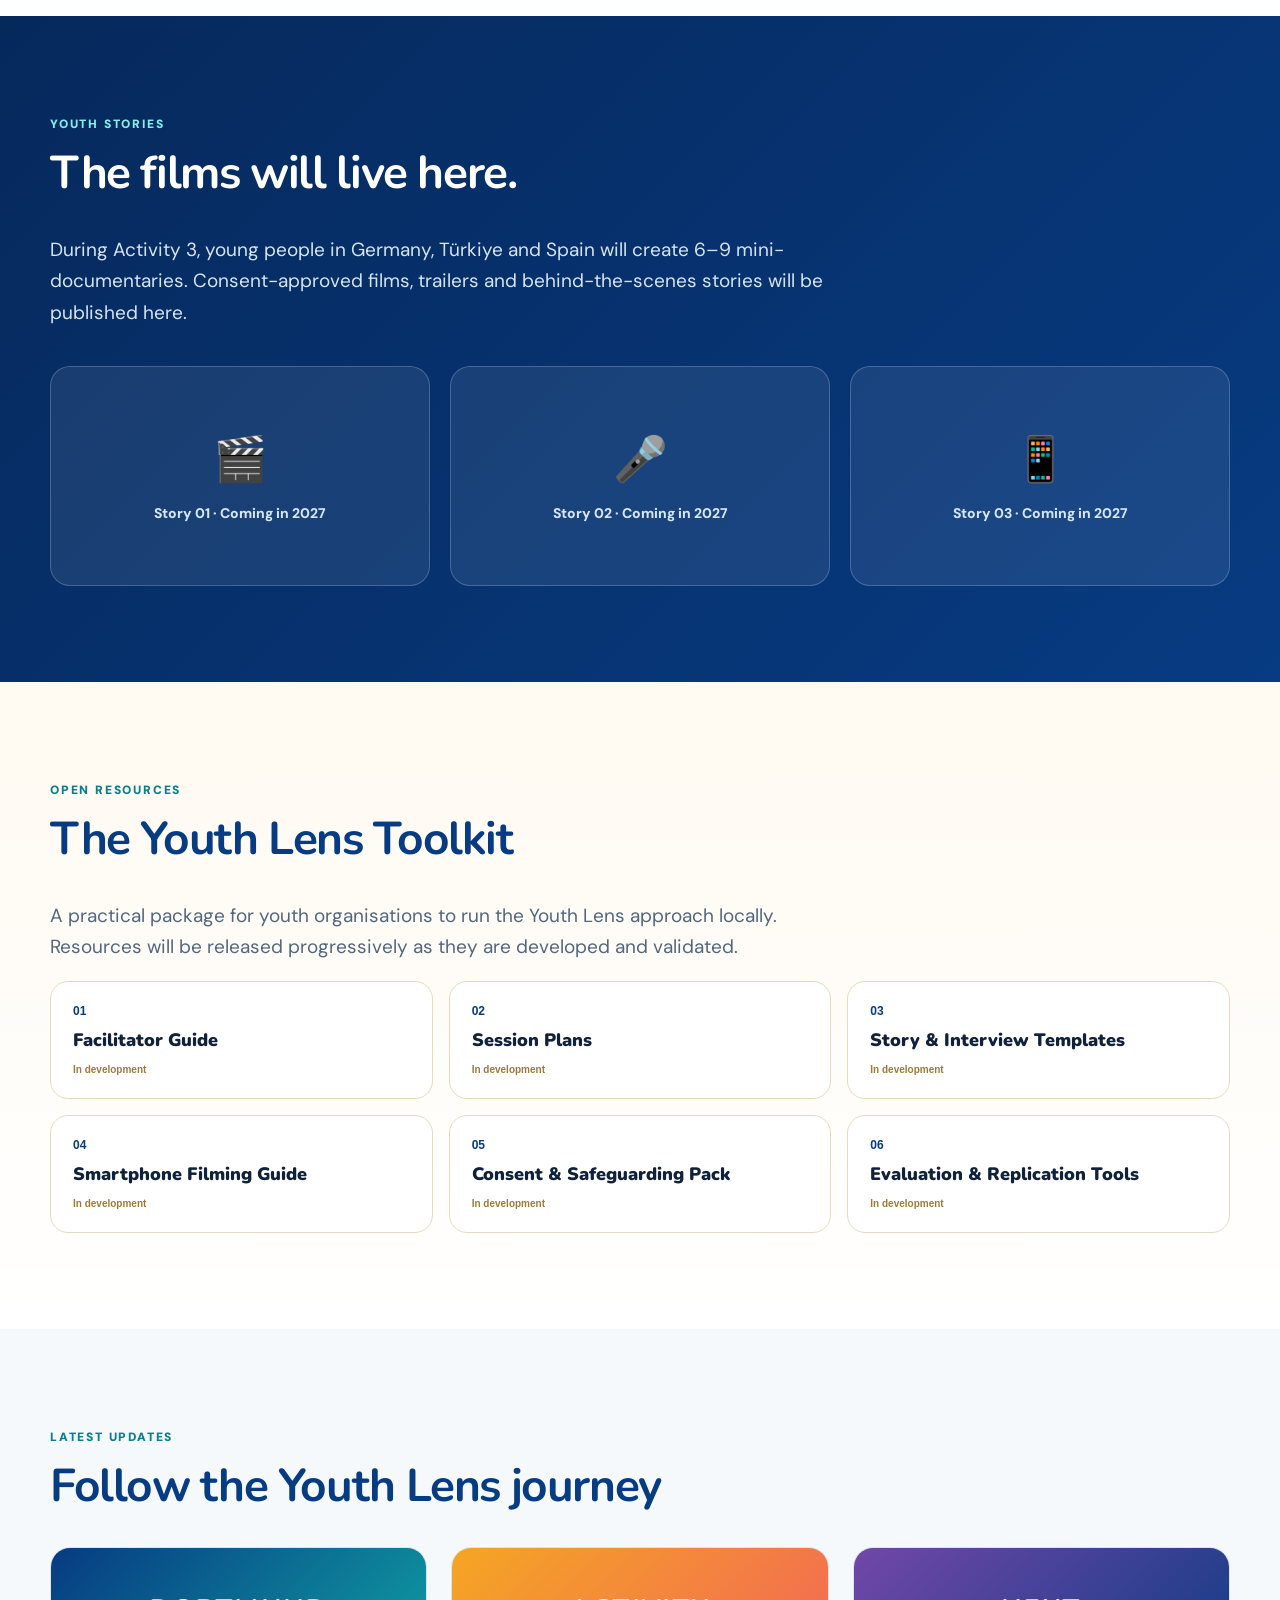
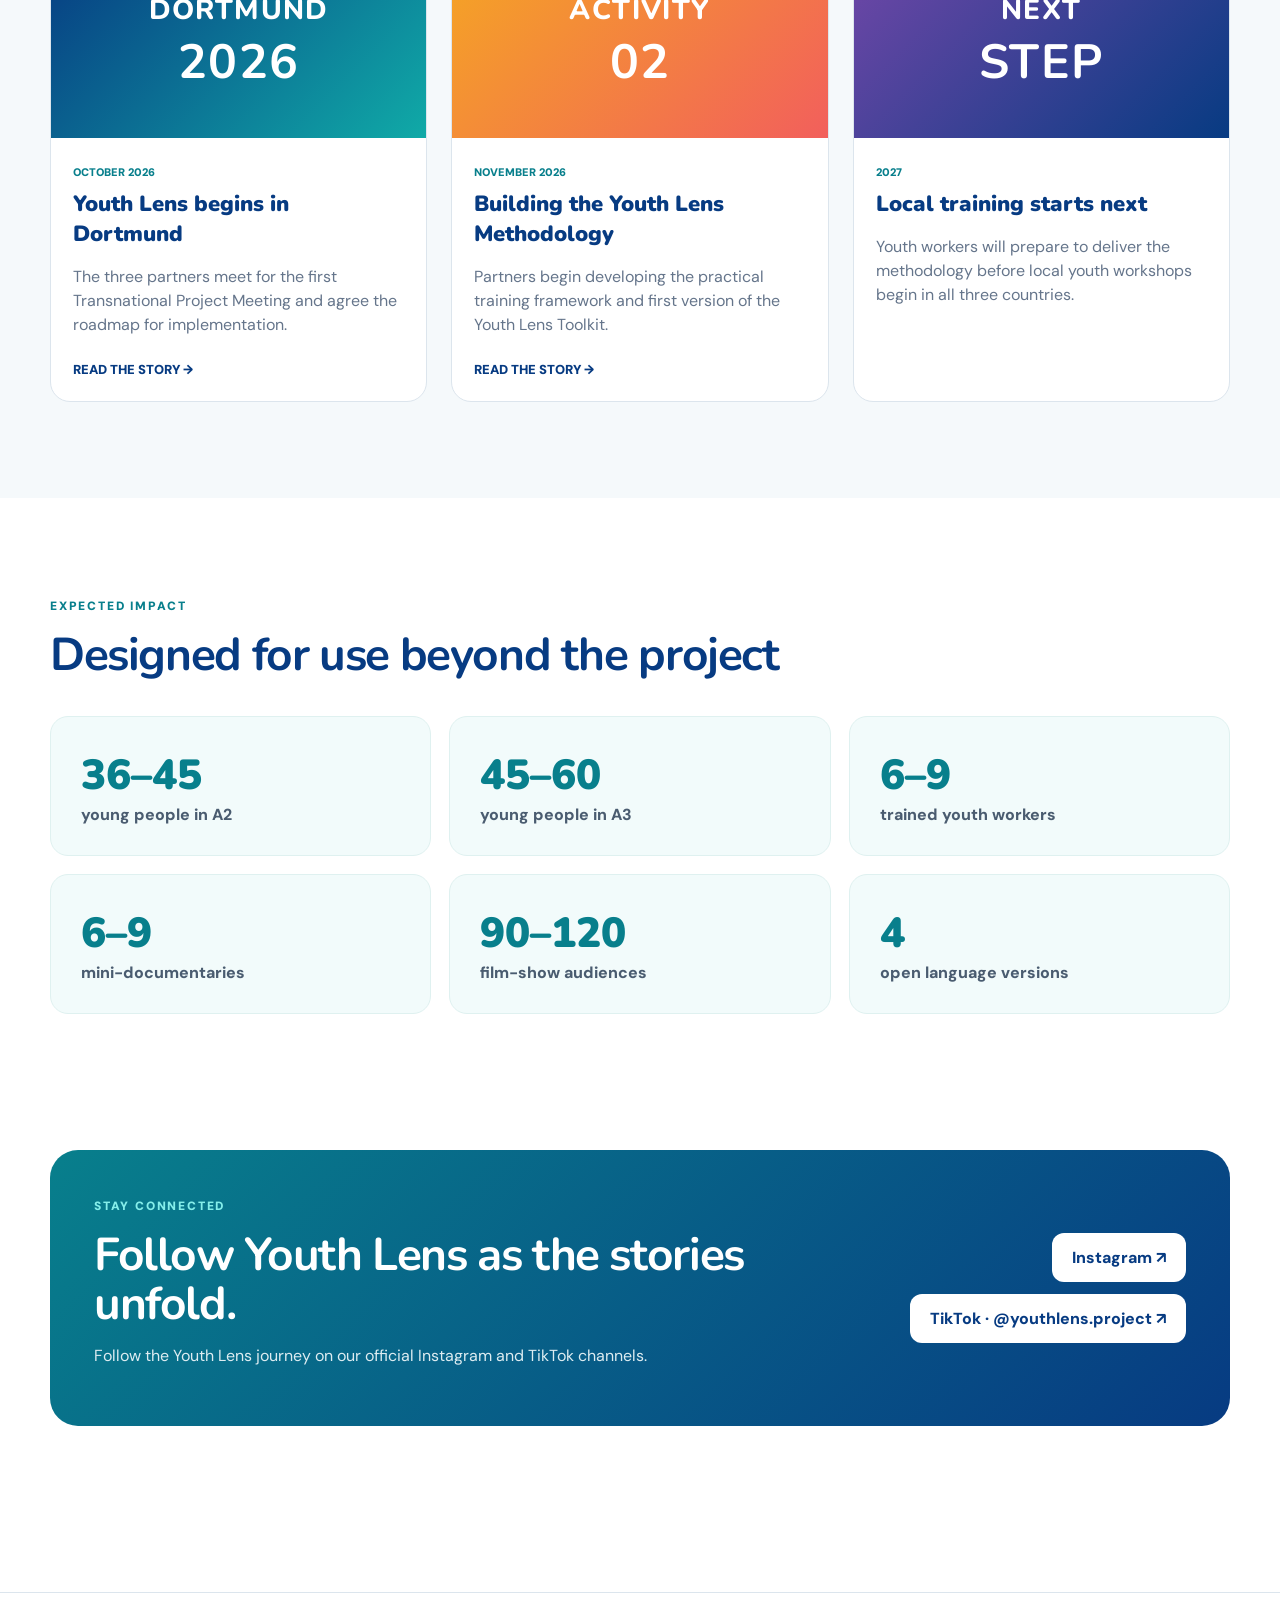
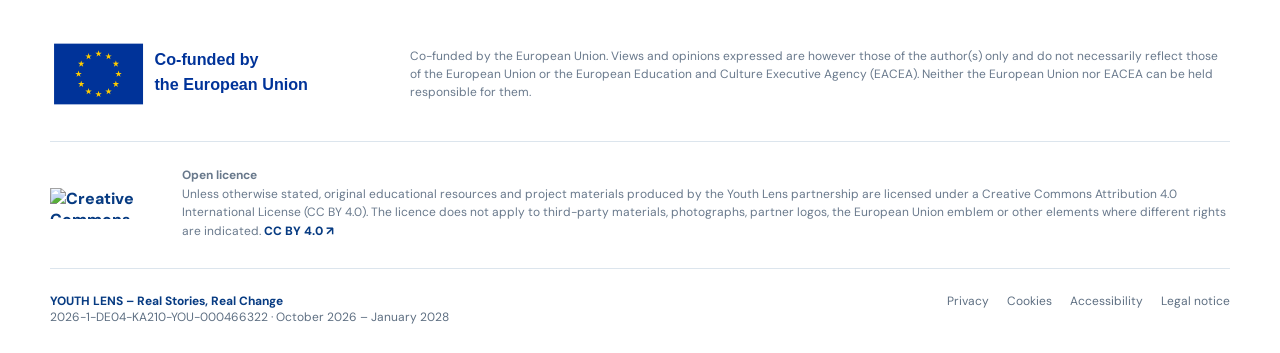
==== commit 4838fd6d: "Refresh stylesheet version for partner logo sizing" ====
--- a/index.html
+++ b/index.html
@@ -16,7 +16,7 @@
   <link rel="preconnect" href="https://fonts.googleapis.com">
   <link rel="preconnect" href="https://fonts.gstatic.com" crossorigin>
   <link href="https://fonts.googleapis.com/css2?family=DM+Sans:wght@400;500;600;700&family=Nunito:wght@700;800;900&display=swap" rel="stylesheet">
-  <link rel="stylesheet" href="styles.css?v=20261120-official-chancengleich"/>
+  <link rel="stylesheet" href="styles.css?v=20261120-balanced-partner-logos"/>
 </head>
 <body>
   <header class="site-header">
--- a/styles.css
+++ b/styles.css
@@ -17,16 +17,20 @@
 .article-lead{font-size:20px!important;color:#30475f!important;font-weight:600}
 @media(max-width:640px){.photo-gallery{grid-template-columns:1fr}.kickoff-hero{margin:24px 0 34px}}
 
-/* Official CHANCENGLEICH emblem and wordmark: full height, no cropping or stretching. */
+/* Balance the three partner marks visually while preserving original aspect ratios. */
+.partner-grid .partner-logo{
+  width:118px;
+  height:76px;
+  object-fit:contain;
+  object-position:left center;
+}
 .partner-grid .partner-logo--germany{
   display:block;
-  width:min(244px,calc(100% - 64px));
-  height:auto;
-  max-height:110px;
-  aspect-ratio:25 / 11;
+  width:min(158px,calc(100% - 64px));
+  height:76px;
   min-width:0;
   object-fit:contain;
   object-position:left center;
   flex-shrink:1;
 }
-.partner-grid .partner:has(.partner-logo--germany) .partner-identity{min-height:112px}
+.partner-grid .partner-identity{min-height:92px}
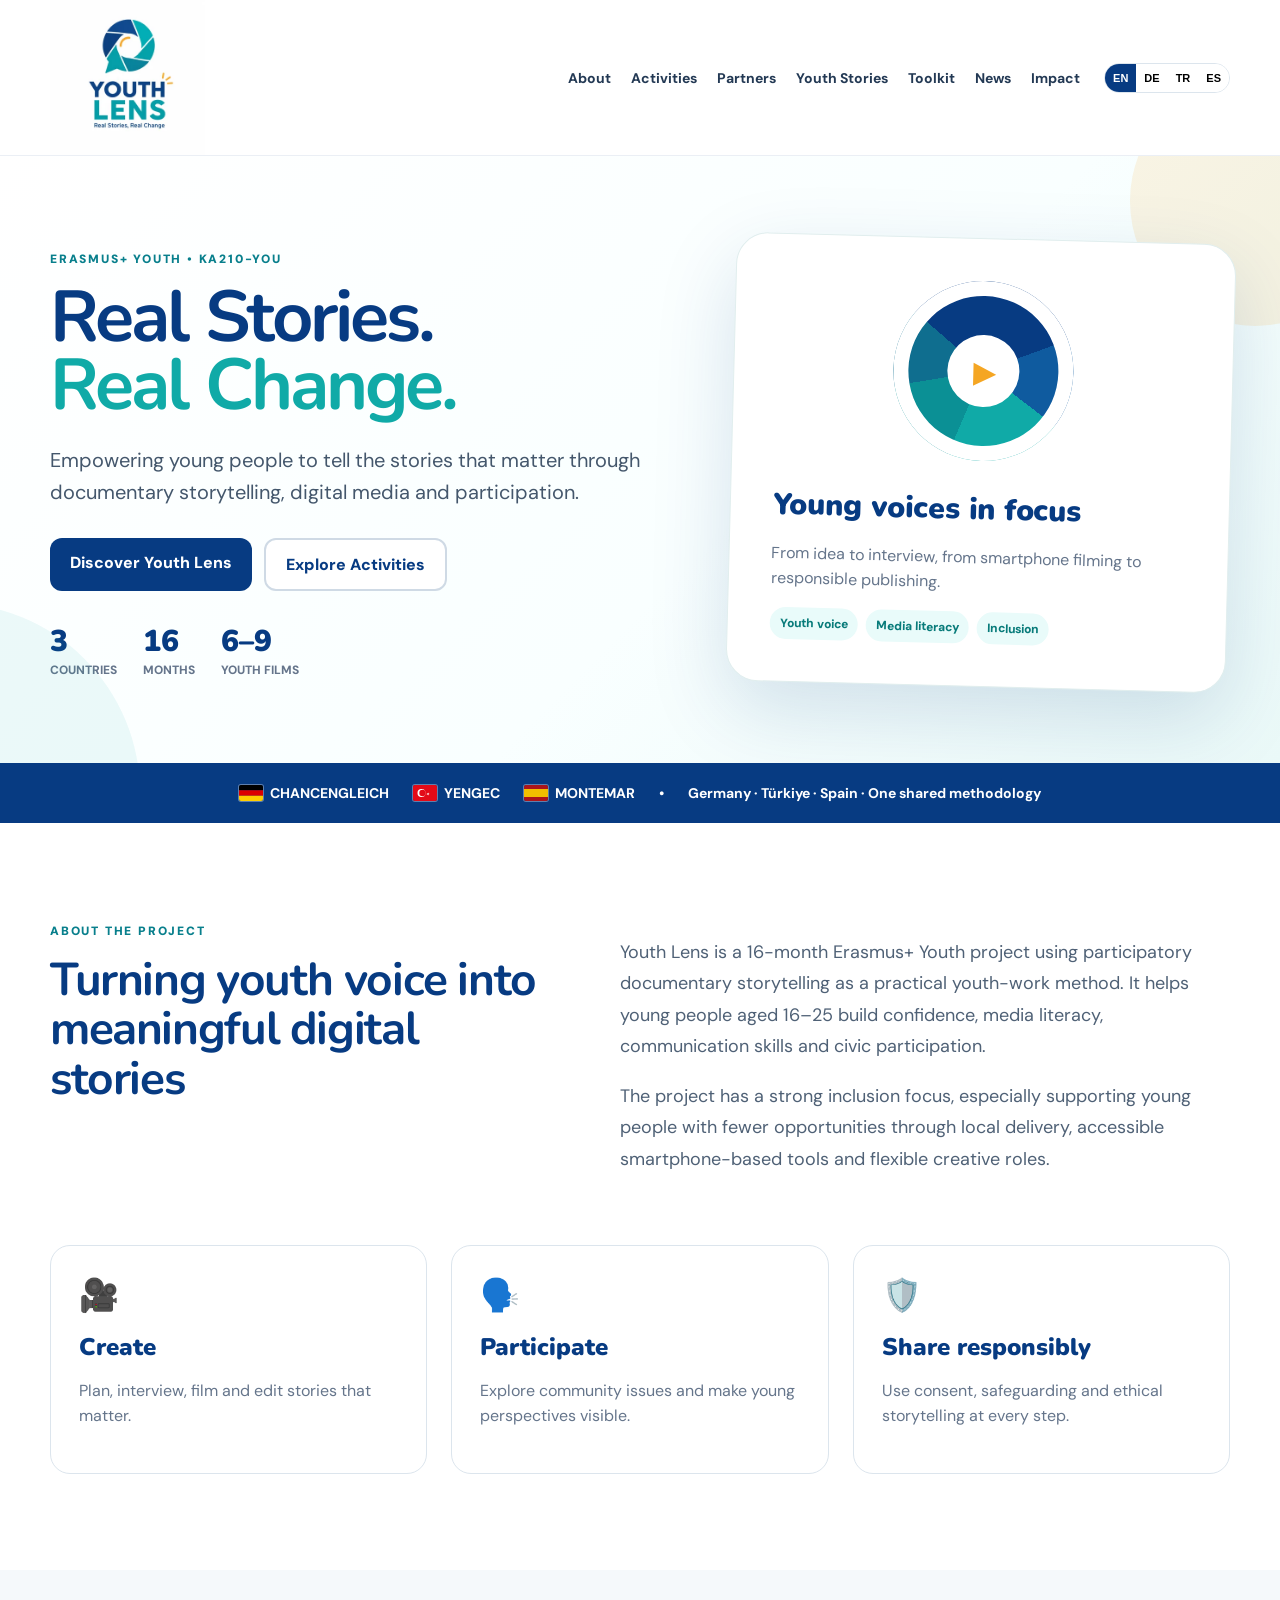
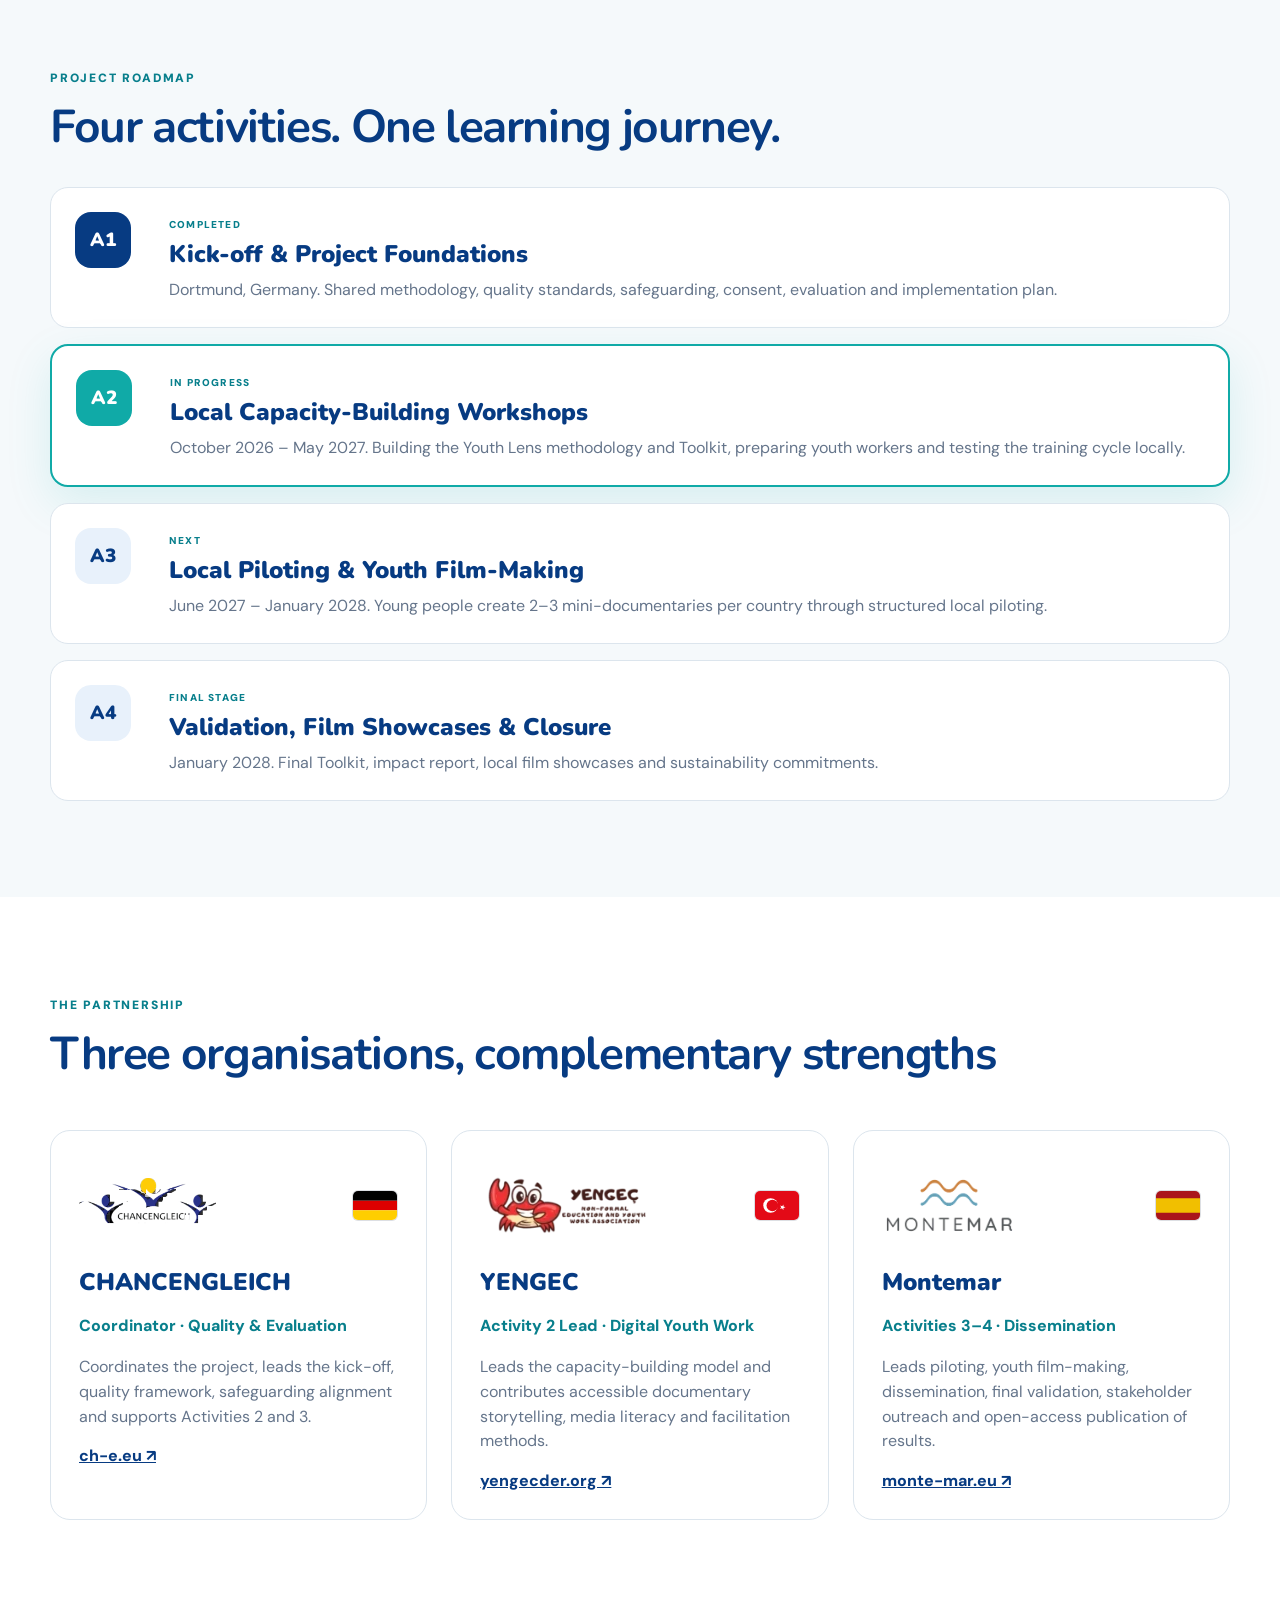
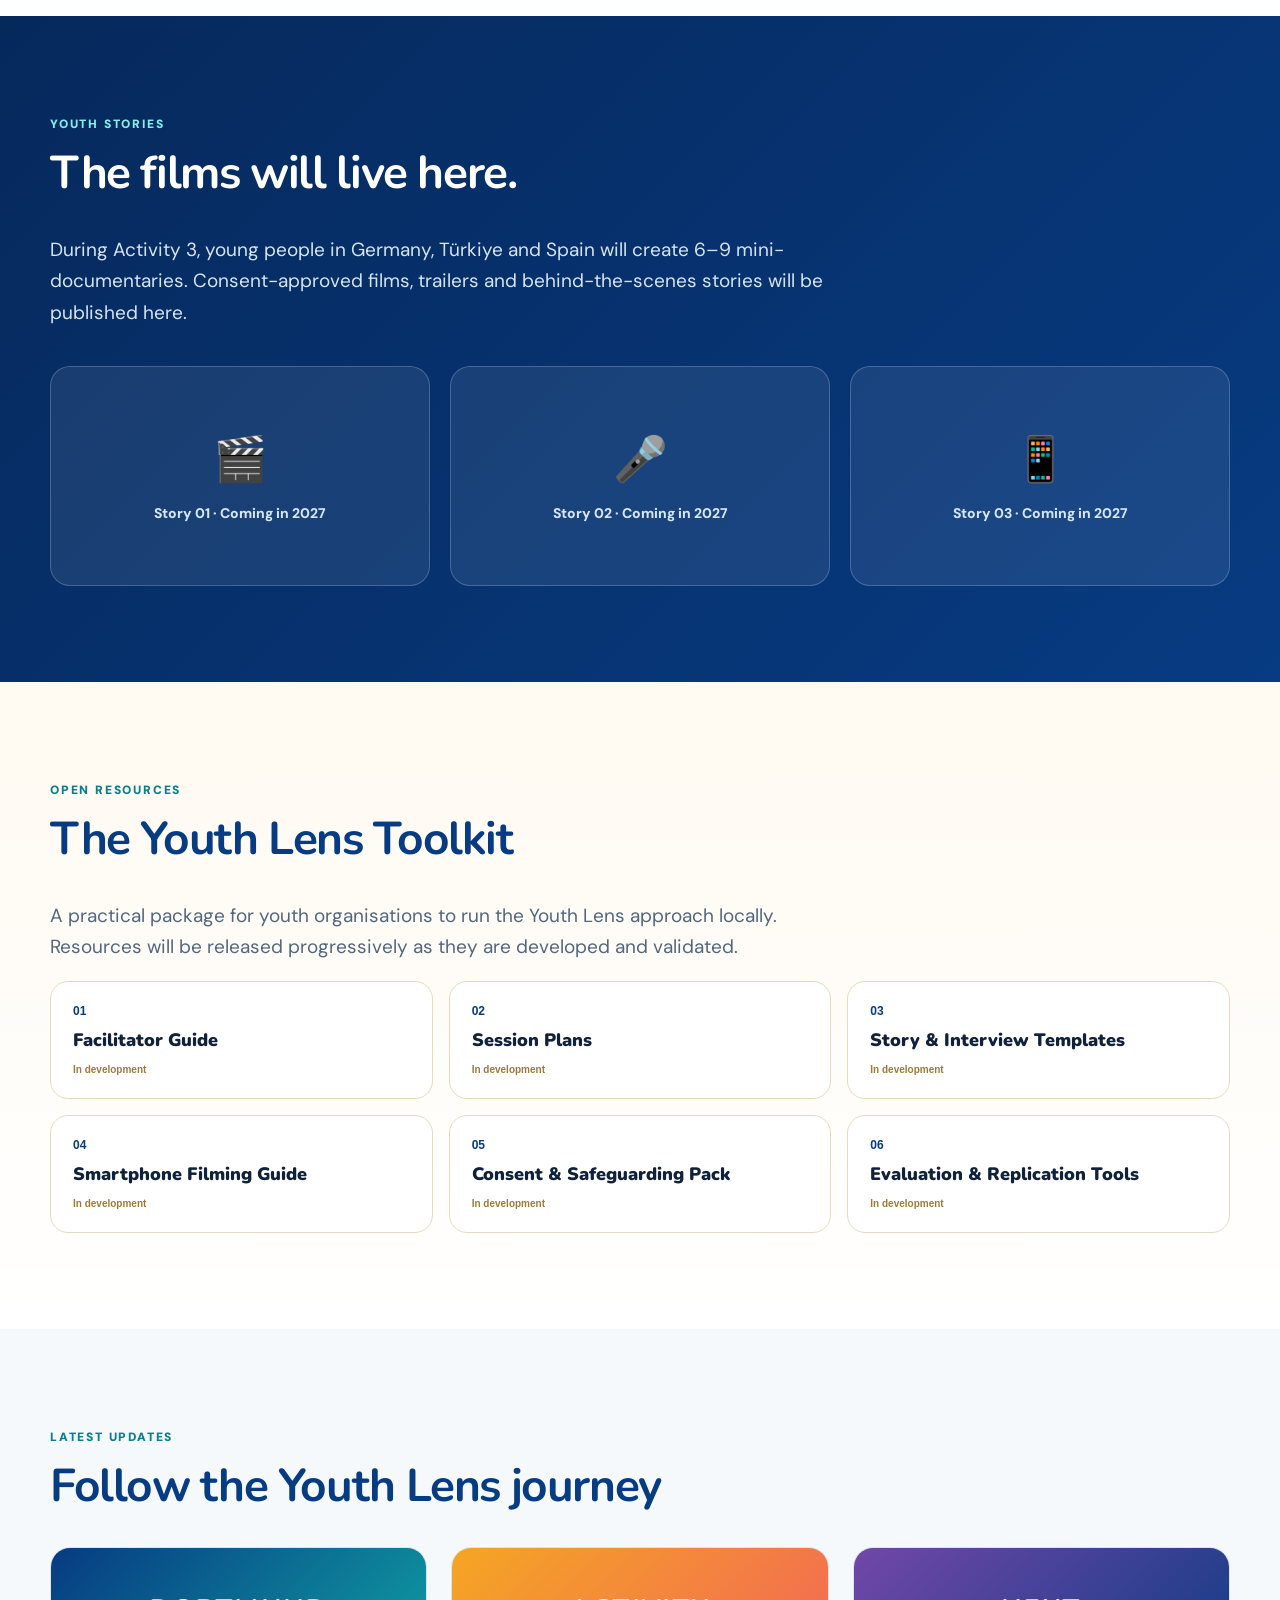
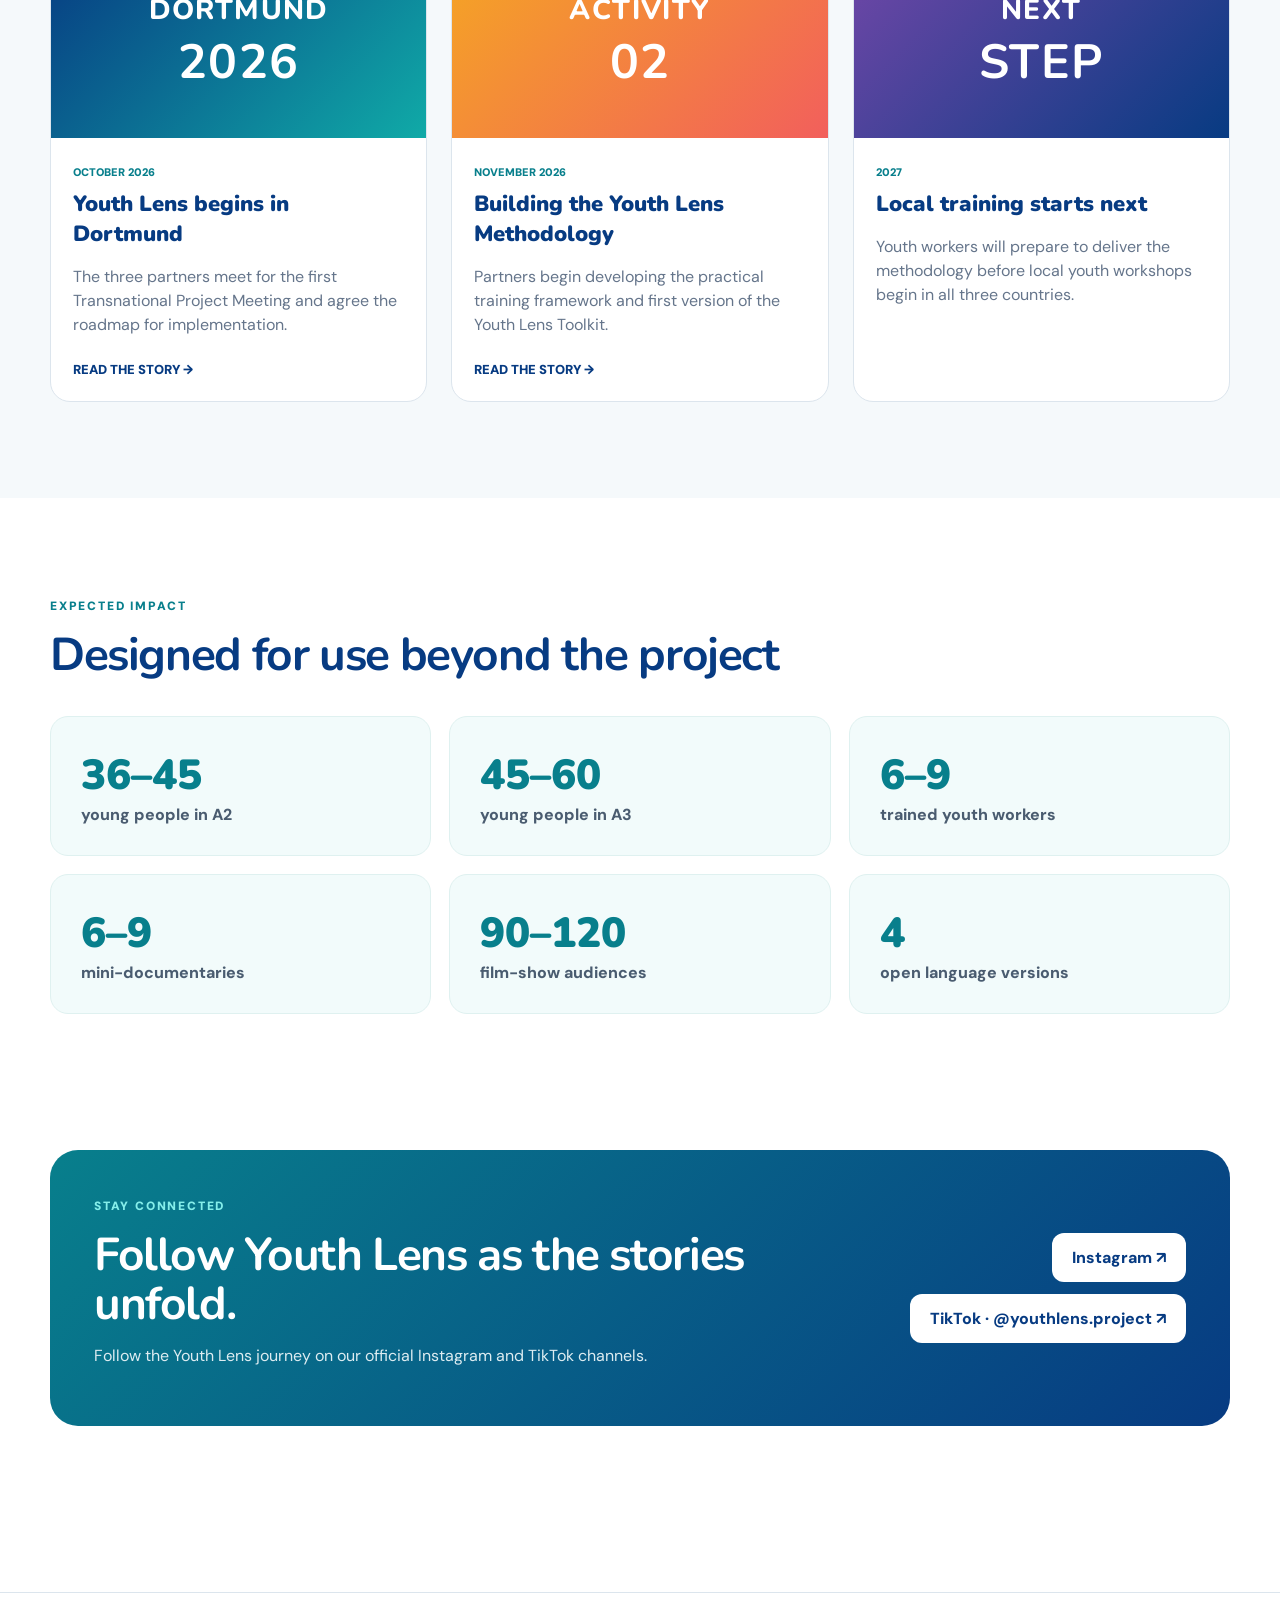
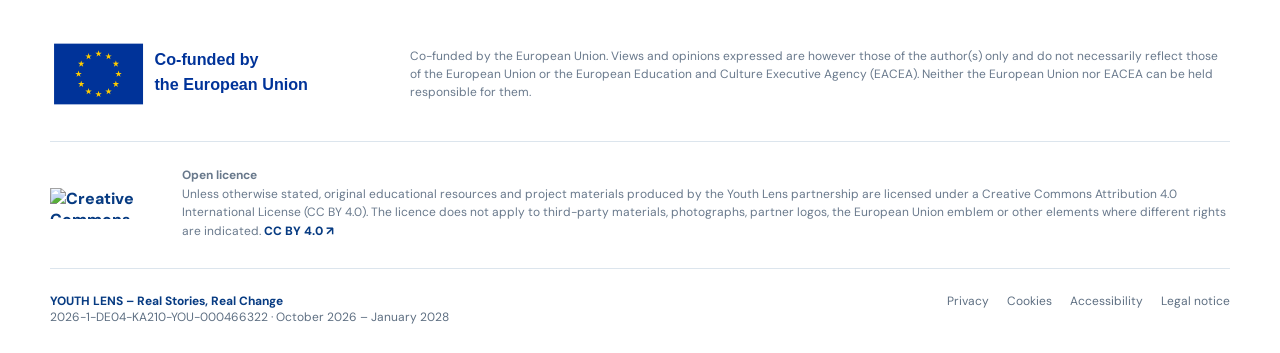
==== commit e62953bd: "Bump CSS cache version for equal-height partner logos" ====
--- a/index.html
+++ b/index.html
@@ -16,7 +16,7 @@
   <link rel="preconnect" href="https://fonts.googleapis.com">
   <link rel="preconnect" href="https://fonts.gstatic.com" crossorigin>
   <link href="https://fonts.googleapis.com/css2?family=DM+Sans:wght@400;500;600;700&family=Nunito:wght@700;800;900&display=swap" rel="stylesheet">
-  <link rel="stylesheet" href="styles.css?v=20261120-balanced-partner-logos"/>
+  <link rel="stylesheet" href="styles.css?v=20261120-logo-height-balanced"/>
 </head>
 <body>
   <header class="site-header">
--- a/styles.css
+++ b/styles.css
@@ -17,17 +17,20 @@
 .article-lead{font-size:20px!important;color:#30475f!important;font-weight:600}
 @media(max-width:640px){.photo-gallery{grid-template-columns:1fr}.kickoff-hero{margin:24px 0 34px}}
 
-/* Balance the three partner marks visually while preserving original aspect ratios. */
+/* Equalise apparent logo height, not just image boxes: marks have different aspect ratios. */
 .partner-grid .partner-logo{
-  width:118px;
-  height:76px;
+  display:block;
+  width:135px; /* Montemar 320:145 -> ~61 px drawn high */
+  height:72px;
   object-fit:contain;
   object-position:left center;
 }
+.partner-grid .partner:nth-child(2) .partner-logo{
+  width:min(175px,calc(100% - 64px)); /* YENGEC 205:68 -> ~58 px high */
+}
 .partner-grid .partner-logo--germany{
-  display:block;
-  width:min(158px,calc(100% - 64px));
-  height:76px;
+  width:min(138px,calc(100% - 64px)); /* CHANCENGLEICH 250:110 -> ~61 px high */
+  height:72px;
   min-width:0;
   object-fit:contain;
   object-position:left center;
